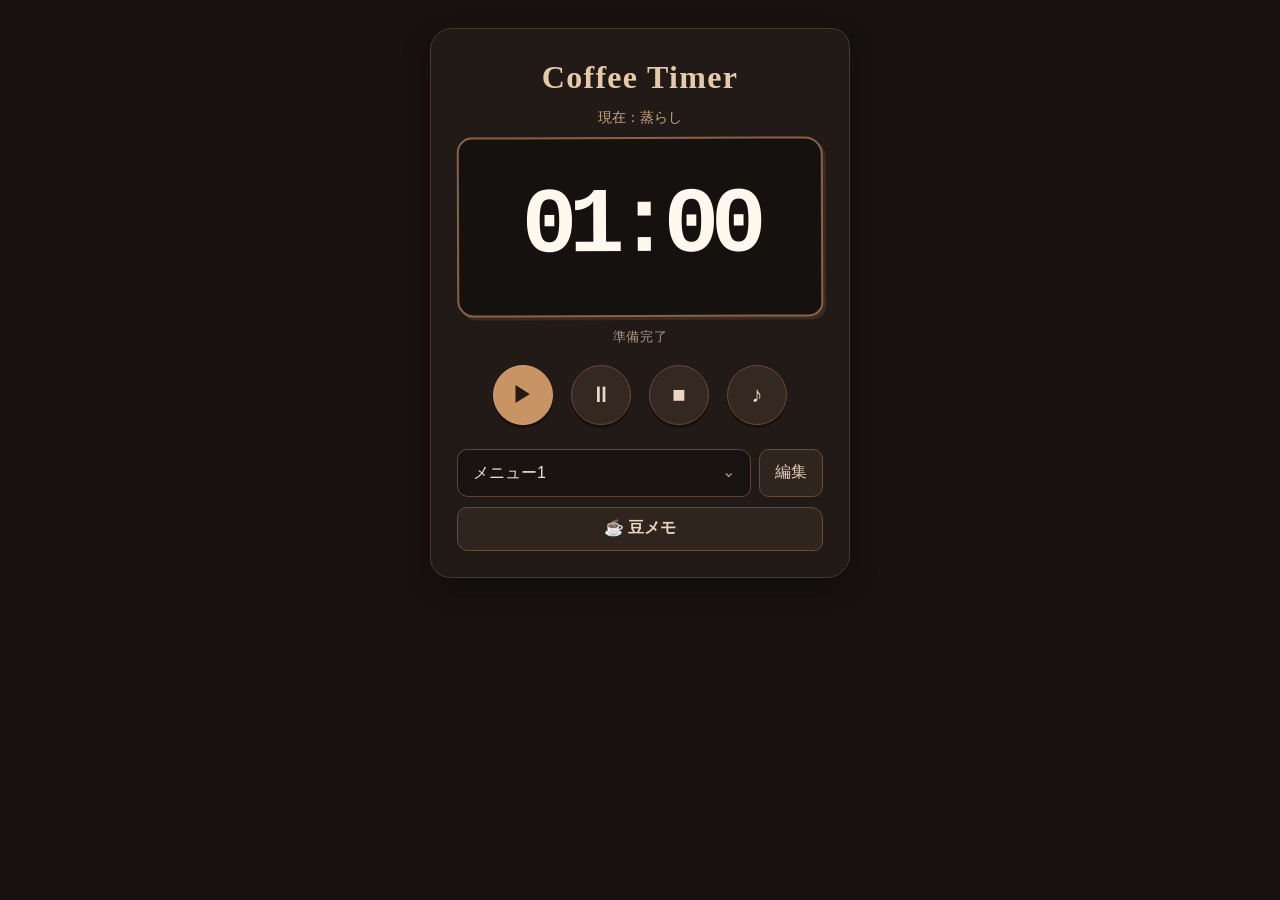
==== index.html @ 506ed225 "レーザーグラフ" ====
<!DOCTYPE html>
<html lang="ja">
<head>
  <meta charset="UTF-8" />
  <meta name="viewport" content="width=device-width, initial-scale=1.0" />
  <meta name="theme-color" content="#17110e" />
  <title>Coffee Timer</title>
  <link rel="stylesheet" href="style.css" />
</head>
<body>
  <main class="timer-card">
    <h1>Coffee Timer</h1>

    <p class="current-step" id="current-step" aria-live="polite">現在：蒸らし</p>

    <section class="timer-display" aria-label="残り時間">
      <time id="time-display" datetime="PT1M">01:00</time>
    </section>

    <p class="status" id="status-text" aria-live="polite">準備完了</p>

    <div class="controls" aria-label="タイマー操作">
      <button id="start-button" class="control-button start" type="button" aria-label="開始">▶</button>
      <button id="pause-button" class="control-button" type="button" aria-label="一時停止">⏸</button>
      <button id="reset-button" class="control-button" type="button" aria-label="リセット">■</button>
      <button
        id="sound-settings-button"
        class="control-button sound"
        type="button"
        aria-label="音設定を開く"
        aria-expanded="false"
        aria-controls="sound-settings"
      >♪</button>
    </div>

    <div class="step-selector">
      <div class="preset-field">
        <label class="visually-hidden" for="timer-preset">抽出メニュー</label>
        <select id="timer-preset"></select>
      </div>
      <button id="edit-button" class="edit-button" type="button" aria-expanded="false" aria-controls="step-editor">
        編集
      </button>
    </div>

    <div class="bean-memo-actions">
      <button
        id="bean-memo-button"
        class="memo-button"
        type="button"
        aria-expanded="false"
        aria-controls="bean-memo-panel"
      >
        ☕ 豆メモ
      </button>
    </div>

    <section id="sound-settings" class="sound-settings" aria-labelledby="sound-settings-title" hidden>
      <div class="sound-settings-heading">
        <h2 id="sound-settings-title">音設定</h2>
        <button id="sound-settings-close" class="sound-close-button" type="button" aria-label="音設定を閉じる">×</button>
      </div>

      <div class="sound-group">
        <h3>通知音</h3>

        <div class="sound-setting-row">
          <span>通知音</span>
          <label class="toggle-switch">
            <input id="alert-enabled" type="checkbox" aria-label="通知音のON/OFF" />
            <span class="toggle-track" aria-hidden="true"></span>
            <span id="alert-toggle-label" class="toggle-label">ON</span>
          </label>
        </div>

        <label class="sound-setting-row" for="alert-sound">
          <span>種類</span>
          <select id="alert-sound">
            <option value="bell">Bell</option>
            <option value="wood">Wood</option>
            <option value="soft">Soft</option>
          </select>
        </label>

        <label class="sound-setting-row volume-row" for="alert-volume">
          <span>音量</span>
          <span class="volume-control">
            <input id="alert-volume" type="range" min="0" max="100" step="1" />
            <output id="alert-volume-value" for="alert-volume">91</output>
          </span>
        </label>
      </div>

      <div class="sound-group">
        <h3>曲</h3>

        <div class="sound-setting-row">
          <span>BGM</span>
          <label class="toggle-switch">
            <input id="bgm-enabled" type="checkbox" aria-label="BGMのON/OFF" />
            <span class="toggle-track" aria-hidden="true"></span>
            <span id="bgm-toggle-label" class="toggle-label">OFF</span>
          </label>
        </div>

        <label class="sound-setting-row" for="bgm-track">
          <span>曲選択</span>
          <select id="bgm-track">
            <option value="none">None</option>
            <option value="morning-coffee">Morning Coffee</option>
            <option value="cafe-jazz">Cafe Jazz</option>
            <option value="rain">Rain</option>
            <option value="lofi">Lo-Fi</option>
          </select>
        </label>

        <label class="sound-setting-row volume-row" for="bgm-volume">
          <span>音量</span>
          <span class="volume-control">
            <input id="bgm-volume" type="range" min="0" max="100" step="1" />
            <output id="bgm-volume-value" for="bgm-volume">59</output>
          </span>
        </label>
      </div>

      <p id="bgm-status" class="bgm-status" aria-live="polite"></p>
      <button id="sound-settings-close-bottom" class="sound-close-text-button" type="button">閉じる</button>
    </section>

    <section id="step-editor" class="step-editor" aria-labelledby="editor-title" hidden>
      <div class="editor-heading">
        <h2 id="editor-title">メニュー編集</h2>
        <button id="new-menu-button" class="text-button" type="button">新規メニュー</button>
      </div>

      <label class="menu-name-field">
        <span>メニュー名</span>
        <input id="menu-name" type="text" maxlength="30" required />
      </label>

      <div id="step-list" class="step-list"></div>

      <button id="add-step-button" class="add-step-button" type="button" aria-label="工程を追加">＋</button>
      <button id="save-menu-button" class="save-button" type="button">記録</button>
      <p id="editor-message" class="editor-message" aria-live="polite"></p>
    </section>

    <section id="bean-memo-panel" class="bean-memo-panel" aria-labelledby="bean-memo-title" hidden>
      <div class="bean-memo-heading">
        <div>
          <h2 id="bean-memo-title">Coffee Bean Memo</h2>
          <p id="bean-form-mode" class="bean-form-mode">新しい豆メモ</p>
        </div>
        <button id="bean-form-clear" class="text-button" type="button">新規</button>
      </div>

      <form id="bean-form" class="bean-form">
        <input id="bean-id" type="hidden" />

        <div class="bean-form-section">
          <h3>基本情報</h3>
          <label class="bean-field">
            <span>豆の名前</span>
            <input id="bean-name" type="text" maxlength="80" required autocomplete="off" />
          </label>
          <label class="bean-field">
            <span>ロースター / 購入店</span>
            <input id="bean-roaster" list="roaster-list" type="text" maxlength="80" autocomplete="off" />
            <datalist id="roaster-list"></datalist>
          </label>
          <div class="bean-field-grid">
            <label class="bean-field">
              <span>地域</span>
              <select id="bean-origin-region"></select>
            </label>
            <label class="bean-field">
              <span>国</span>
              <select id="bean-origin-country"></select>
            </label>
          </div>
          <label id="bean-origin-country-other-field" class="bean-field" hidden>
            <span>追加する国</span>
            <input id="bean-origin-country-other" type="text" maxlength="80" autocomplete="off" />
          </label>
          <label class="bean-field">
            <span>精製方法</span>
            <select id="bean-process"></select>
          </label>
          <label id="bean-process-other-field" class="bean-field" hidden>
            <span>その他の精製方法</span>
            <input id="bean-process-other" type="text" maxlength="60" autocomplete="off" />
          </label>
          <label class="bean-field">
            <span>焙煎度</span>
            <select id="bean-roast-level"></select>
          </label>
          <label id="bean-roast-level-other-field" class="bean-field" hidden>
            <span>その他の焙煎度</span>
            <input id="bean-roast-level-other" type="text" maxlength="60" autocomplete="off" />
          </label>
        </div>

        <details id="bean-detail-section" class="bean-collapsible">
          <summary>詳細情報</summary>
          <div class="bean-collapsible-body bean-field-grid">
            <label class="bean-field">
              <span>購入日</span>
              <input id="bean-purchase-date" type="date" />
            </label>
            <label class="bean-field">
              <span>開封日</span>
              <input id="bean-opened-date" type="date" />
            </label>
            <label class="bean-field">
              <span>購入価格</span>
              <input id="bean-price" type="number" min="0" step="1" inputmode="numeric" />
            </label>
            <label class="bean-field">
              <span>内容量g</span>
              <input id="bean-weight-gram" type="number" min="0" step="1" inputmode="numeric" />
            </label>
          </div>
        </details>

        <section class="bean-form-section bean-rating-section" aria-labelledby="bean-rating-title">
          <div class="bean-section-title-row">
            <h3 id="bean-rating-title">味の評価</h3>
            <div class="overall-score">
              <span>総合評価</span>
              <output id="bean-rating-overall-output" for="bean-rating-overall">3</output>
            </div>
          </div>

          <svg id="bean-radar-chart" class="bean-radar-chart" viewBox="0 0 180 180" role="img" aria-label="味の評価レーダーチャート"></svg>

          <div class="flavor-preview">
            <span>フレーバーノート</span>
            <div id="bean-flavor-tags" class="flavor-tags" aria-live="polite"></div>
          </div>

          <details id="bean-rating-editor" class="bean-collapsible compact">
            <summary>評価を編集</summary>
            <div class="bean-collapsible-body">
              <div id="bean-rating-controls" class="rating-button-list"></div>
              <input id="bean-rating-acidity" type="hidden" value="3" />
              <input id="bean-rating-bitterness" type="hidden" value="3" />
              <input id="bean-rating-sweetness" type="hidden" value="3" />
              <input id="bean-rating-body" type="hidden" value="3" />
              <input id="bean-rating-aroma" type="hidden" value="3" />
              <input id="bean-rating-aftertaste" type="hidden" value="3" />
              <input id="bean-rating-drinkability" type="hidden" value="3" />
              <input id="bean-rating-overall" type="hidden" value="3" />

              <label class="bean-field flavor-input-field">
                <span>フレーバーノート</span>
                <input id="bean-flavor-notes" type="text" placeholder="柑橘, 花, 紅茶" autocomplete="off" />
              </label>
            </div>
          </details>
        </section>

        <details id="bean-note-section" class="bean-collapsible">
          <summary>メモ</summary>
          <div class="bean-collapsible-body">
            <label class="bean-field">
              <span>感想メモ</span>
              <textarea id="bean-memo" rows="3"></textarea>
            </label>
            <label class="bean-field">
              <span>次回試したいこと</span>
              <textarea id="bean-next-try" rows="3"></textarea>
            </label>
            <label class="bean-field">
              <span>リピート評価</span>
              <select id="bean-repeat-rating"></select>
            </label>
            <label class="bean-check-field">
              <input id="bean-is-favorite" type="checkbox" />
              <span>お気に入り</span>
            </label>
          </div>
        </details>

        <button id="bean-save-button" class="save-button" type="submit">保存</button>
        <p id="bean-message" class="editor-message" aria-live="polite"></p>
      </form>

      <div class="bean-list-area">
        <h3>豆メモ一覧</h3>
        <div id="bean-list" class="bean-list"></div>
      </div>
    </section>
  </main>

  <script src="js/db.js"></script>
  <script src="main.js"></script>
  <script src="js/beans.js"></script>
</body>
</html>
---- style.css ----
:root {
  color-scheme: dark;
  font-family: "Yu Gothic UI", "Segoe UI", sans-serif;
  color: #f1e7db;
  background: #17120f;
}

* {
  box-sizing: border-box;
}

html,
body {
  min-height: 100%;
  margin: 0;
}

body {
  display: grid;
  place-items: center;
  padding: 28px 18px;
  background: #17120f;
}

button,
select,
input {
  font: inherit;
}

button,
select {
  touch-action: manipulation;
}

.timer-card {
  width: min(100%, 420px);
  padding: 30px 26px 26px;
  border: 1px solid #49372d;
  border-radius: 22px 19px 23px 20px;
  background: #211a16;
  box-shadow: 0 10px 28px rgba(0, 0, 0, 0.25);
}

h1 {
  margin: 0 0 12px;
  color: #e6c9a9;
  font-family: Georgia, "Times New Roman", serif;
  font-size: clamp(1.65rem, 7vw, 2rem);
  font-weight: 600;
  letter-spacing: 0.04em;
  text-align: center;
}

.current-step {
  margin: 0 0 10px;
  color: #c8a783;
  font-size: 0.9rem;
  text-align: center;
}

.timer-display {
  display: grid;
  min-height: 180px;
  place-items: center;
  padding: 24px 12px;
  border: 2px solid #8b6045;
  border-radius: 15px 18px 14px 17px;
  background: #15110f;
  box-shadow: 3px 3px 0 #3b2a22;
  transform: rotate(-0.2deg);
}

#time-display {
  color: #fff8ef;
  font-family: "Courier New", monospace;
  font-size: clamp(4.4rem, 20vw, 5.8rem);
  font-variant-numeric: tabular-nums;
  font-weight: 700;
  letter-spacing: -0.09em;
  line-height: 1;
}

.status {
  min-height: 1.4em;
  margin: 12px 0 18px;
  color: #ad9988;
  font-size: 0.8rem;
  letter-spacing: 0.05em;
  text-align: center;
}

.controls {
  display: flex;
  justify-content: center;
  gap: 18px;
  margin-bottom: 24px;
}

.control-button {
  display: grid;
  width: 60px;
  height: 60px;
  flex: 0 0 60px;
  place-items: center;
  padding: 0;
  border: 1px solid #654b3c;
  border-radius: 50%;
  color: #ead7c2;
  background: #352820;
  box-shadow: 0 3px 0 #17110e;
  cursor: pointer;
  font-size: 1.4rem;
  line-height: 1;
  transition: background-color 120ms ease, transform 120ms ease;
}

.control-button.start {
  border-color: #d0a073;
  color: #251912;
  background: #c99463;
}

.control-button.sound[aria-expanded="true"] {
  border-color: #d0a073;
  color: #251912;
  background: #c99463;
}

.control-button.sound[aria-expanded="true"]:hover {
  background: #dda978;
}

.control-button:hover {
  background: #49362b;
  transform: translateY(-1px);
}

.control-button.start:hover {
  background: #dda978;
}

.control-button:active {
  box-shadow: none;
  transform: translateY(2px);
}

.control-button:focus-visible,
#timer-preset:focus-visible,
#alert-sound:focus-visible,
#bgm-track:focus-visible,
#alert-volume:focus-visible,
#bgm-volume:focus-visible,
#alert-enabled:focus-visible + .toggle-track,
#bgm-enabled:focus-visible + .toggle-track,
.memo-button:focus-visible,
.bean-collapsible summary:focus-visible,
.rating-button:focus-visible,
.bean-form input:focus-visible,
.bean-form select:focus-visible,
.bean-form textarea:focus-visible,
.sound-close-button:focus-visible,
.sound-close-text-button:focus-visible,
.edit-button:focus-visible,
.text-button:focus-visible,
.add-step-button:focus-visible,
.save-button:focus-visible,
.step-row input:focus-visible,
.menu-name-field input:focus-visible,
.delete-button:focus-visible {
  outline: 2px solid #e7b27d;
  outline-offset: 3px;
}

.step-selector {
  display: grid;
  grid-template-columns: minmax(0, 1fr) auto;
  gap: 8px;
}

.preset-field {
  position: relative;
}

.preset-field::after {
  position: absolute;
  top: 50%;
  right: 16px;
  color: #bb9673;
  content: "⌄";
  font-size: 1rem;
  pointer-events: none;
  transform: translateY(-58%);
}

#timer-preset {
  width: 100%;
  min-height: 48px;
  padding: 11px 42px 11px 15px;
  border: 1px solid #5d4639;
  border-radius: 10px 12px 9px 11px;
  appearance: none;
  color: #eee0d1;
  background: #191411;
  cursor: pointer;
}

.sound-settings {
  display: grid;
  gap: 14px;
  margin-top: 14px;
  padding: 14px;
  border: 1px solid #49372d;
  border-radius: 13px 15px 12px 14px;
  background: #1a1512;
}

.sound-settings[hidden] {
  display: none;
}

.sound-settings-heading {
  display: flex;
  align-items: center;
  justify-content: space-between;
  gap: 12px;
}

.sound-settings h2 {
  margin: 0;
  color: #ddc1a4;
  font-size: 0.88rem;
  font-weight: 600;
}

.sound-close-button {
  display: grid;
  width: 30px;
  height: 30px;
  place-items: center;
  padding: 0;
  border: 1px solid #554035;
  border-radius: 50%;
  color: #dfcbb7;
  background: #30241e;
  cursor: pointer;
  font-size: 1.1rem;
}

.sound-group {
  display: grid;
  gap: 10px;
  padding-top: 12px;
  border-top: 1px dashed #49372d;
}

.sound-group h3 {
  margin: 0;
  color: #c8a783;
  font-size: 0.8rem;
  font-weight: 600;
}

.sound-setting-row {
  display: grid;
  grid-template-columns: 78px minmax(0, 1fr);
  align-items: center;
  gap: 12px;
  color: #ad9988;
  font-size: 0.78rem;
}

#alert-sound,
#bgm-track {
  width: 100%;
  min-width: 0;
  padding: 8px 10px;
  border: 1px solid #554035;
  border-radius: 8px;
  color: #eee0d1;
  background: #110e0c;
  cursor: pointer;
}

.volume-control {
  display: grid;
  grid-template-columns: minmax(0, 1fr) 32px;
  align-items: center;
  gap: 9px;
}

input[type="range"] {
  width: 100%;
  height: 34px;
  margin: 0;
  accent-color: #c99463;
  cursor: pointer;
  touch-action: pan-y;
}

.volume-control output {
  color: #dfcbb7;
  font-size: 0.72rem;
  font-variant-numeric: tabular-nums;
  text-align: right;
}

.toggle-switch {
  display: inline-flex;
  width: fit-content;
  align-items: center;
  gap: 9px;
  cursor: pointer;
}

.toggle-switch input {
  position: absolute;
  width: 1px;
  height: 1px;
  opacity: 0;
}

.toggle-track {
  position: relative;
  width: 40px;
  height: 22px;
  border: 1px solid #654b3c;
  border-radius: 999px;
  background: #30241e;
  transition: background-color 120ms ease;
}

.toggle-track::after {
  position: absolute;
  top: 3px;
  left: 3px;
  width: 14px;
  height: 14px;
  border-radius: 50%;
  background: #ad9988;
  content: "";
  transition: background-color 120ms ease, transform 120ms ease;
}

#alert-enabled:checked + .toggle-track,
#bgm-enabled:checked + .toggle-track {
  border-color: #c38e60;
  background: #6d4b34;
}

#alert-enabled:checked + .toggle-track::after,
#bgm-enabled:checked + .toggle-track::after {
  background: #f0d1ae;
  transform: translateX(18px);
}

.toggle-label {
  min-width: 25px;
  color: #dfcbb7;
  font-size: 0.72rem;
}

.bgm-status {
  min-height: 1.2em;
  margin: 0;
  color: #c8a783;
  font-size: 0.7rem;
  text-align: right;
}

.sound-close-text-button {
  width: 100%;
  padding: 9px 14px;
  border: 1px solid #654b3c;
  border-radius: 9px;
  color: #dfcbb7;
  background: #30241e;
  cursor: pointer;
}

.edit-button,
.memo-button,
.text-button,
.add-step-button,
.save-button,
.delete-button {
  border: 1px solid #654b3c;
  border-radius: 10px;
  color: #dfcbb7;
  background: #30241e;
  cursor: pointer;
  transition: background-color 120ms ease;
}

.edit-button {
  min-height: 48px;
  padding: 0 15px;
}

.edit-button:hover,
.memo-button:hover,
.text-button:hover,
.add-step-button:hover,
.delete-button:hover:not(:disabled) {
  background: #443228;
}

.bean-memo-actions {
  margin-top: 10px;
}

.memo-button {
  width: 100%;
  min-height: 44px;
  padding: 9px 15px;
  border-radius: 10px 12px 9px 11px;
  color: #ead7c2;
  font-weight: 700;
}

.memo-button[aria-expanded="true"] {
  border-color: #c38e60;
  color: #251912;
  background: #c99463;
}

.step-editor {
  margin-top: 18px;
  padding: 18px 14px 14px;
  border: 1px solid #49372d;
  border-radius: 13px 15px 12px 14px;
  background: #1a1512;
}

.step-editor[hidden] {
  display: none;
}

.editor-heading {
  display: flex;
  align-items: center;
  justify-content: space-between;
  gap: 12px;
}

.step-editor h2 {
  margin: 0;
  color: #ddc1a4;
  font-size: 0.95rem;
  font-weight: 600;
}

.text-button {
  padding: 7px 9px;
  font-size: 0.73rem;
}

.menu-name-field {
  display: grid;
  gap: 6px;
  margin-top: 15px;
  color: #ad9988;
  font-size: 0.76rem;
}

.step-list {
  display: grid;
  gap: 8px;
  margin: 14px 0 16px;
}

.step-row {
  display: grid;
  grid-template-columns: minmax(70px, 1fr) 66px 15px 66px 15px auto;
  gap: 6px;
  align-items: center;
  padding-bottom: 8px;
  border-bottom: 1px dashed #49372d;
}

.step-name {
  color: #dfc5a9;
  font-size: 0.85rem;
}

.step-row input,
.menu-name-field input {
  width: 100%;
  min-width: 0;
  padding: 9px 8px;
  border: 1px solid #554035;
  border-radius: 8px;
  color: #f0e3d5;
  background: #110e0c;
}

.unit {
  color: #9f8a79;
  font-size: 0.72rem;
}

.delete-button {
  min-height: 38px;
  padding: 7px 8px;
  color: #d7a99b;
  font-size: 0.72rem;
}

.delete-button:disabled {
  cursor: not-allowed;
  opacity: 0.35;
}

.add-step-button {
  width: 100%;
  padding: 7px;
  margin-bottom: 9px;
  border-style: dashed;
  font-size: 1.2rem;
}

.save-button {
  width: 100%;
  padding: 11px 16px;
  border-color: #c38e60;
  color: #251912;
  background: #c99463;
  font-weight: 700;
}

.save-button:hover {
  background: #dda978;
}

.editor-message {
  min-height: 1.2em;
  margin: 8px 0 0;
  color: #c8a783;
  font-size: 0.73rem;
  text-align: center;
}

.bean-memo-panel {
  display: grid;
  gap: 16px;
  margin-top: 18px;
  padding: 18px 14px 14px;
  border: 1px solid #49372d;
  border-radius: 13px 15px 12px 14px;
  background: #1a1512;
}

.bean-memo-panel[hidden] {
  display: none;
}

.bean-memo-heading {
  display: flex;
  align-items: start;
  justify-content: space-between;
  gap: 12px;
}

.bean-memo-panel h2,
.bean-list-area h3,
.bean-form-section h3 {
  margin: 0;
  color: #ddc1a4;
  font-size: 0.95rem;
  font-weight: 600;
}

.bean-form-mode {
  margin: 5px 0 0;
  color: #ad9988;
  font-size: 0.72rem;
}

.bean-form,
.bean-form-section,
.bean-list-area,
.bean-list {
  display: grid;
  gap: 12px;
}

.bean-form-section {
  padding-top: 12px;
  border-top: 1px dashed #49372d;
}

.bean-collapsible {
  border-top: 1px dashed #49372d;
  padding-top: 10px;
}

.bean-collapsible summary {
  display: flex;
  align-items: center;
  justify-content: space-between;
  min-height: 38px;
  padding: 8px 10px;
  border: 1px solid #49372d;
  border-radius: 8px;
  color: #dfcbb7;
  background: #211a16;
  cursor: pointer;
  font-size: 0.8rem;
  font-weight: 700;
  list-style: none;
}

.bean-collapsible summary::-webkit-details-marker {
  display: none;
}

.bean-collapsible summary::after {
  color: #c99463;
  content: "▼";
  font-size: 0.68rem;
  transition: transform 120ms ease;
}

.bean-collapsible[open] summary::after {
  transform: rotate(180deg);
}

.bean-collapsible.compact {
  border-top: 0;
  padding-top: 0;
}

.bean-collapsible-body {
  display: grid;
  gap: 10px;
  padding-top: 10px;
}

.bean-section-title-row {
  display: flex;
  align-items: center;
  justify-content: space-between;
  gap: 12px;
}

.overall-score {
  display: inline-flex;
  align-items: center;
  gap: 7px;
  color: #ad9988;
  font-size: 0.72rem;
}

.overall-score output {
  display: grid;
  min-width: 28px;
  height: 28px;
  place-items: center;
  border: 1px solid #8b6045;
  border-radius: 50%;
  color: #251912;
  background: #c99463;
  font-weight: 700;
}

.bean-rating-section {
  gap: 10px;
}

.bean-radar-chart {
  width: min(100%, 260px);
  aspect-ratio: 1;
  justify-self: center;
  overflow: visible;
}

.radar-grid {
  fill: none;
  stroke: #49372d;
  stroke-width: 1;
}

.radar-axis {
  stroke: #554035;
  stroke-width: 1;
}

.radar-shape {
  fill: rgba(201, 148, 99, 0.32);
  stroke: #e0ad78;
  stroke-width: 2;
}

.radar-point {
  fill: #f0d1ae;
  stroke: #8b6045;
  stroke-width: 1;
}

.radar-label {
  fill: #dfcbb7;
  font-size: 8px;
  text-anchor: middle;
}

.flavor-preview {
  display: grid;
  gap: 7px;
  color: #ad9988;
  font-size: 0.74rem;
}

.flavor-tags {
  display: flex;
  flex-wrap: wrap;
  gap: 6px;
  min-height: 24px;
}

.flavor-tag {
  padding: 4px 7px;
  border: 1px solid #5d4639;
  border-radius: 999px;
  color: #f0d8bf;
  background: #30241e;
  font-size: 0.72rem;
}

.flavor-tag.empty {
  border-style: dashed;
  color: #9f8a79;
  background: transparent;
}

.bean-field,
.bean-check-field,
.rating-control {
  display: grid;
  gap: 6px;
  color: #ad9988;
  font-size: 0.76rem;
}

.bean-field[hidden] {
  display: none;
}

.bean-field-grid,
.rating-button-list {
  display: grid;
  gap: 10px;
}

.bean-field-grid {
  grid-template-columns: repeat(2, minmax(0, 1fr));
}

.rating-button-list {
  gap: 8px;
}

.rating-control {
  grid-template-columns: 72px minmax(0, 1fr);
  align-items: center;
}

.rating-buttons {
  display: grid;
  grid-template-columns: repeat(5, minmax(0, 1fr));
  gap: 5px;
}

.rating-button {
  min-height: 34px;
  padding: 0;
  border: 1px solid #554035;
  border-radius: 8px;
  color: #dfcbb7;
  background: #110e0c;
  cursor: pointer;
  font-size: 0.78rem;
}

.rating-button.is-active {
  border-color: #c38e60;
  color: #251912;
  background: #c99463;
  font-weight: 700;
}

.bean-form input:not([type="checkbox"]):not([type="hidden"]),
.bean-form select,
.bean-form textarea {
  width: 100%;
  min-width: 0;
  padding: 9px 8px;
  border: 1px solid #554035;
  border-radius: 8px;
  color: #f0e3d5;
  background: #110e0c;
}

.bean-form textarea {
  resize: vertical;
}

.bean-check-field {
  align-content: end;
  grid-template-columns: auto 1fr;
  align-items: center;
  min-height: 58px;
}

.bean-check-field input {
  width: 18px;
  height: 18px;
  accent-color: #c99463;
}

.bean-list-area {
  padding-top: 12px;
  border-top: 1px dashed #49372d;
}

.bean-empty {
  margin: 0;
  color: #9f8a79;
  font-size: 0.76rem;
  text-align: center;
}

.bean-card {
  display: grid;
  gap: 9px;
  padding: 12px;
  border: 1px solid #49372d;
  border-radius: 8px;
  background: #211a16;
}

.bean-card-main {
  display: grid;
  gap: 4px;
}

.bean-card-title {
  display: flex;
  align-items: center;
  justify-content: space-between;
  gap: 8px;
  color: #f0d8bf;
  font-size: 0.9rem;
  font-weight: 700;
}

.bean-favorite {
  color: #f0c36d;
  font-size: 0.82rem;
}

.bean-card-meta,
.bean-card-rating {
  color: #ad9988;
  font-size: 0.73rem;
  line-height: 1.45;
}

.bean-card-actions {
  display: grid;
  grid-template-columns: 1fr 1fr;
  gap: 8px;
}

.visually-hidden {
  position: absolute;
  width: 1px;
  height: 1px;
  padding: 0;
  margin: -1px;
  overflow: hidden;
  clip: rect(0, 0, 0, 0);
  white-space: nowrap;
  border: 0;
}

@media (max-width: 430px) {
  body {
    align-items: start;
    padding: 14px 10px;
  }

  .timer-card {
    padding: 24px 17px 20px;
    border-radius: 18px 16px 20px 17px;
  }

  .timer-display {
    min-height: 158px;
  }

  #time-display {
    font-size: clamp(4rem, 21vw, 5rem);
  }

  .controls {
    gap: 11px;
  }

  .control-button {
    width: 56px;
    height: 56px;
    flex-basis: 56px;
  }

  .step-editor {
    padding-inline: 10px;
  }

  .sound-settings {
    padding-inline: 10px;
  }

  .bean-memo-panel {
    padding-inline: 10px;
  }

  .bean-field-grid,
  .rating-button-list {
    grid-template-columns: 1fr;
  }

  .bean-section-title-row {
    align-items: start;
  }

  .rating-control {
    grid-template-columns: 1fr;
  }

  .step-row {
    grid-template-columns: minmax(64px, 1fr) 55px 12px 55px 12px;
    gap: 4px;
  }

  .delete-button {
    grid-column: 1 / -1;
    min-height: 32px;
  }
}

@media (prefers-reduced-motion: reduce) {
  .control-button,
  .edit-button,
  .text-button,
  .add-step-button,
  .save-button,
  .delete-button,
  .sound-close-button,
  .sound-close-text-button,
  .toggle-track,
  .toggle-track::after,
  .bean-collapsible summary::after {
    transition: none;
  }
}
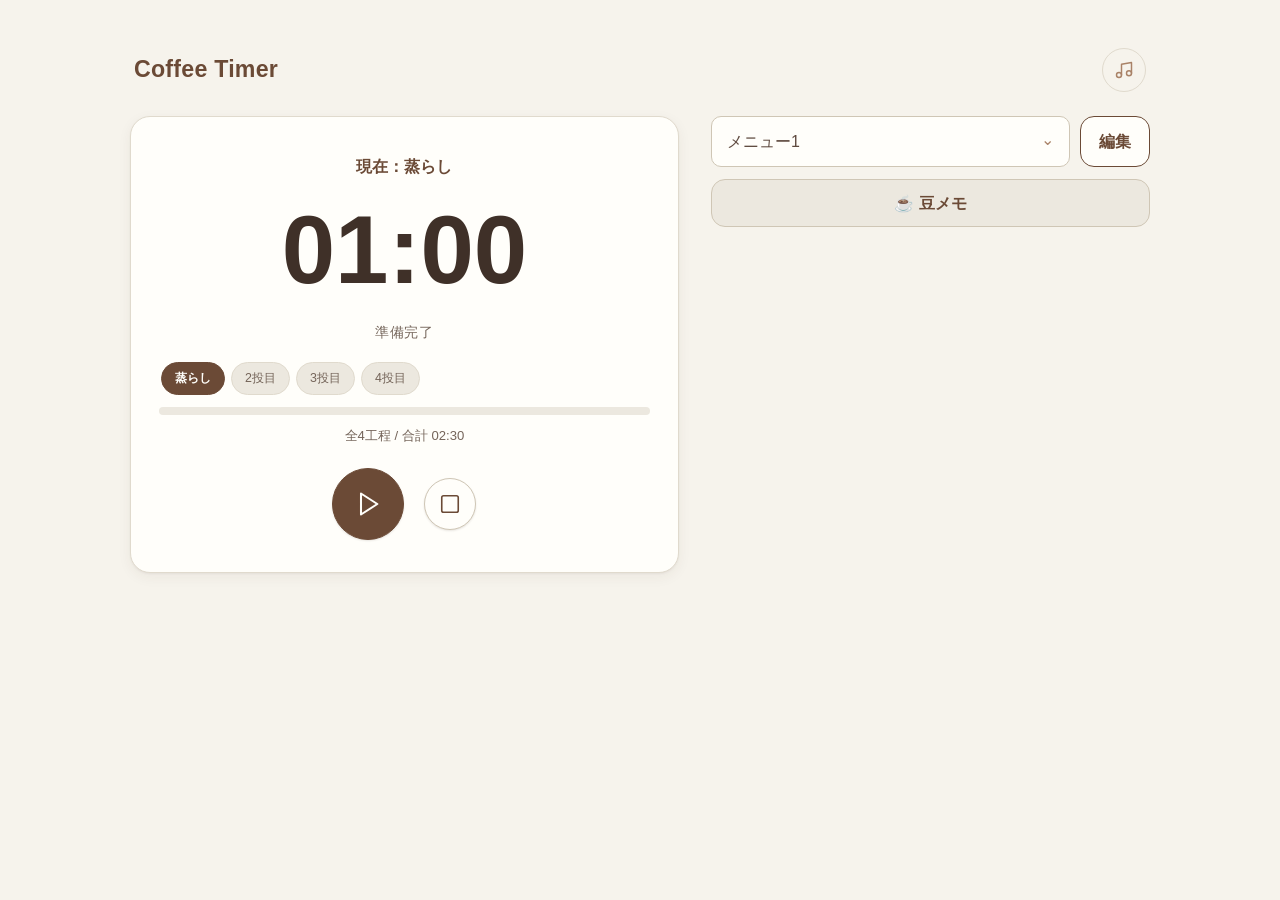
==== commit ca440167: "メニュー変更" ====
--- a/index.html
+++ b/index.html
@@ -3,36 +3,69 @@
 <head>
   <meta charset="UTF-8" />
   <meta name="viewport" content="width=device-width, initial-scale=1.0" />
-  <meta name="theme-color" content="#17110e" />
+  <meta name="theme-color" content="#F6F3EC" />
   <title>Coffee Timer</title>
   <link rel="stylesheet" href="style.css" />
 </head>
 <body>
   <main class="timer-card">
-    <h1>Coffee Timer</h1>
-
-    <p class="current-step" id="current-step" aria-live="polite">現在：蒸らし</p>
-
-    <section class="timer-display" aria-label="残り時間">
-      <time id="time-display" datetime="PT1M">01:00</time>
-    </section>
-
-    <p class="status" id="status-text" aria-live="polite">準備完了</p>
-
-    <div class="controls" aria-label="タイマー操作">
-      <button id="start-button" class="control-button start" type="button" aria-label="開始">▶</button>
-      <button id="pause-button" class="control-button" type="button" aria-label="一時停止">⏸</button>
-      <button id="reset-button" class="control-button" type="button" aria-label="リセット">■</button>
+    <div class="app-header">
+      <h1>Coffee Timer</h1>
       <button
         id="sound-settings-button"
         class="control-button sound"
         type="button"
-        aria-label="音設定を開く"
+        aria-label="髻ｳ險ｭ螳壹ｒ髢九￥"
         aria-expanded="false"
         aria-controls="sound-settings"
-      >♪</button>
-    </div>
-
+      >
+        <svg viewBox="0 0 24 24" width="20" height="20" fill="none" stroke="currentColor" stroke-width="1.75" stroke-linecap="round" stroke-linejoin="round" aria-hidden="true">
+          <path d="M9 18V5l12-2v13"></path>
+          <circle cx="6" cy="18" r="3"></circle>
+          <circle cx="18" cy="16" r="3"></circle>
+        </svg>
+      </button>
+    </div>
+
+    <div class="layout-timer">
+
+    <p class="current-step" id="current-step" aria-live="polite">現在：蒸らし</p>
+
+    <section class="timer-display" aria-label="残り時間">
+      <time id="time-display" datetime="PT1M">01:00</time>
+    </section>
+
+    <p class="status" id="status-text" aria-live="polite">準備完了</p>
+
+    <section class="progress-area" aria-label="progress">
+      <div id="progress-chips" class="progress-chips"></div>
+      <div class="progress-track" aria-hidden="true">
+        <div id="progress-bar-fill" class="progress-bar-fill"></div>
+      </div>
+      <p id="next-step-text" class="next-step" aria-live="polite"></p>
+    </section>
+
+    <div class="controls" aria-label="タイマー操作">
+      <button id="start-button" class="control-button start" type="button" aria-label="開始">
+        <svg viewBox="0 0 24 24" width="28" height="28" fill="none" stroke="currentColor" stroke-width="1.75" stroke-linecap="round" stroke-linejoin="round" aria-hidden="true">
+          <polygon points="6 3 20 12 6 21 6 3"></polygon>
+        </svg>
+      </button>
+      <button id="pause-button" class="control-button" type="button" aria-label="一時停止">
+        <svg viewBox="0 0 24 24" width="24" height="24" fill="none" stroke="currentColor" stroke-width="1.75" stroke-linecap="round" stroke-linejoin="round" aria-hidden="true">
+          <rect x="14" y="4" width="4" height="16" rx="1"></rect>
+          <rect x="6" y="4" width="4" height="16" rx="1"></rect>
+        </svg>
+      </button>
+      <button id="reset-button" class="control-button" type="button" aria-label="リセット">
+        <svg viewBox="0 0 24 24" width="22" height="22" fill="none" stroke="currentColor" stroke-width="1.75" stroke-linecap="round" stroke-linejoin="round" aria-hidden="true">
+          <rect x="3" y="3" width="18" height="18" rx="2"></rect>
+        </svg>
+      </button>
+    </div>
+
+    </div>
+    <div class="layout-side">
     <div class="step-selector">
       <div class="preset-field">
         <label class="visually-hidden" for="timer-preset">抽出メニュー</label>
@@ -130,7 +163,27 @@
     <section id="step-editor" class="step-editor" aria-labelledby="editor-title" hidden>
       <div class="editor-heading">
         <h2 id="editor-title">メニュー編集</h2>
-        <button id="new-menu-button" class="text-button" type="button">新規メニュー</button>
+        <div id="menu-actions" class="menu-actions">
+          <button
+            id="menu-actions-button"
+            class="menu-actions-button"
+            type="button"
+            aria-label="メニュー操作"
+            aria-haspopup="menu"
+            aria-expanded="false"
+            aria-controls="menu-actions-popover"
+          >
+            <svg viewBox="0 0 24 24" width="22" height="22" fill="none" stroke="currentColor" stroke-width="2" stroke-linecap="round" aria-hidden="true">
+              <circle cx="5" cy="12" r="1"></circle>
+              <circle cx="12" cy="12" r="1"></circle>
+              <circle cx="19" cy="12" r="1"></circle>
+            </svg>
+          </button>
+          <div id="menu-actions-popover" class="menu-actions-popover" role="menu" hidden>
+            <button id="delete-menu-button" type="button" role="menuitem">このメニューを削除</button>
+            <p id="delete-menu-help" hidden>最後のメニューは削除できません</p>
+          </div>
+        </div>
       </div>
 
       <label class="menu-name-field">
@@ -144,6 +197,17 @@
       <button id="save-menu-button" class="save-button" type="button">記録</button>
       <p id="editor-message" class="editor-message" aria-live="polite"></p>
     </section>
+
+    <div id="delete-menu-dialog" class="delete-dialog-backdrop" role="dialog" aria-modal="true" aria-labelledby="delete-menu-title" aria-describedby="delete-menu-description" hidden>
+      <div class="delete-dialog-panel">
+        <h2 id="delete-menu-title">メニューを削除しますか？</h2>
+        <p id="delete-menu-description"></p>
+        <div class="delete-dialog-actions">
+          <button id="cancel-delete-menu-button" class="dialog-cancel-button" type="button">キャンセル</button>
+          <button id="confirm-delete-menu-button" class="dialog-delete-button" type="button">削除する</button>
+        </div>
+      </div>
+    </div>
 
     <section id="bean-memo-panel" class="bean-memo-panel" aria-labelledby="bean-memo-title" hidden>
       <div class="bean-memo-heading">
@@ -290,10 +354,14 @@
         <div id="bean-list" class="bean-list"></div>
       </div>
     </section>
+    </div>
   </main>
+
+  <div id="save-toast" class="save-toast" role="status" aria-live="polite" aria-atomic="true"></div>
 
   <script src="js/db.js"></script>
   <script src="main.js"></script>
   <script src="js/beans.js"></script>
+  <script src="js/progress.js"></script>
 </body>
 </html>
--- a/style.css
+++ b/style.css
@@ -948,6 +948,193 @@
   }
 }
 
+.menu-actions {
+  position: relative;
+}
+
+.menu-actions[hidden],
+.menu-actions-popover[hidden],
+.delete-dialog-backdrop[hidden] {
+  display: none;
+}
+
+.menu-actions-button {
+  display: grid;
+  width: 44px;
+  height: 44px;
+  padding: 0;
+  border: 1px solid var(--border-strong);
+  border-radius: 50%;
+  place-items: center;
+  color: var(--text-heading);
+  background: var(--paper);
+  cursor: pointer;
+}
+
+.menu-actions-button:hover,
+.menu-actions-button:focus-visible {
+  border-color: var(--wood-600);
+  background: var(--greige);
+}
+
+.menu-actions-popover {
+  position: absolute;
+  z-index: 20;
+  top: calc(100% + 6px);
+  right: 0;
+  width: min(240px, calc(100vw - 32px));
+  padding: 6px;
+  border: 1px solid var(--border-strong);
+  border-radius: var(--radius-md);
+  background: var(--paper);
+  box-shadow: 0 10px 28px rgb(48 35 28 / 16%);
+}
+
+.menu-actions-popover button {
+  width: 100%;
+  min-height: 44px;
+  padding: 10px 12px;
+  border: 0;
+  border-radius: var(--radius-sm);
+  color: var(--text-danger);
+  background: transparent;
+  font: inherit;
+  font-weight: 800;
+  text-align: left;
+  cursor: pointer;
+}
+
+.menu-actions-popover button:hover:not(:disabled),
+.menu-actions-popover button:focus-visible {
+  background: var(--terracotta-soft);
+}
+
+.menu-actions-popover button:disabled {
+  color: var(--text-muted);
+  cursor: not-allowed;
+}
+
+.menu-actions-popover p {
+  margin: 2px 10px 8px;
+  color: var(--text-muted);
+  font-size: 0.78rem;
+  font-weight: 700;
+}
+
+.delete-dialog-backdrop {
+  position: fixed;
+  z-index: 1100;
+  inset: 0;
+  display: grid;
+  padding: 20px;
+  place-items: center;
+  background: rgb(48 35 28 / 42%);
+}
+
+.delete-dialog-panel {
+  width: min(420px, 100%);
+  max-height: calc(100dvh - 40px);
+  overflow: auto;
+  padding: 24px;
+  border: 1px solid var(--border-strong);
+  border-radius: var(--radius-lg);
+  background: var(--paper);
+  box-shadow: 0 18px 48px rgb(48 35 28 / 24%);
+}
+
+.delete-dialog-panel h2 {
+  margin: 0 0 10px;
+  color: var(--text-heading);
+  font-size: 1.2rem;
+}
+
+.delete-dialog-panel p {
+  margin: 0;
+  color: var(--text-normal);
+  line-height: 1.7;
+  overflow-wrap: anywhere;
+}
+
+.delete-dialog-actions {
+  display: flex;
+  justify-content: flex-end;
+  gap: 10px;
+  margin-top: 22px;
+}
+
+.dialog-cancel-button,
+.dialog-delete-button {
+  min-height: 44px;
+  padding: 10px 18px;
+  border-radius: var(--radius-pill);
+  font: inherit;
+  font-weight: 800;
+  cursor: pointer;
+}
+
+.dialog-cancel-button {
+  border: 1px solid var(--border-strong);
+  color: var(--text-heading);
+  background: transparent;
+}
+
+.dialog-delete-button {
+  border: 1px solid var(--terracotta);
+  color: #fff;
+  background: var(--terracotta);
+}
+
+.dialog-cancel-button:hover,
+.dialog-cancel-button:focus-visible {
+  border-color: var(--wood-600);
+  background: var(--greige);
+}
+
+.dialog-delete-button:hover,
+.dialog-delete-button:focus-visible {
+  filter: brightness(0.9);
+}
+
+@media (max-width: 430px) {
+  .delete-dialog-actions {
+    display: grid;
+    grid-template-columns: 1fr 1fr;
+  }
+}
+
+.save-toast {
+  position: fixed;
+  z-index: 1000;
+  right: max(16px, env(safe-area-inset-right));
+  bottom: max(16px, env(safe-area-inset-bottom));
+  left: max(16px, env(safe-area-inset-left));
+  width: fit-content;
+  max-width: calc(100vw - 32px);
+  margin-inline: auto;
+  padding: 12px 18px;
+  border-radius: var(--radius-pill);
+  color: #fff;
+  background: #4f3a2f;
+  box-shadow: 0 8px 24px rgb(48 35 28 / 24%);
+  font-weight: 800;
+  text-align: center;
+  opacity: 0;
+  pointer-events: none;
+  transform: translateY(12px);
+  transition: opacity 180ms ease, transform 180ms ease;
+}
+
+.save-toast.is-visible {
+  opacity: 1;
+  transform: translateY(0);
+}
+
+@media (prefers-reduced-motion: reduce) {
+  .save-toast {
+    transition: none;
+  }
+}
+
 @media (prefers-reduced-motion: reduce) {
   .control-button,
   .edit-button,
@@ -963,3 +1150,976 @@
     transition: none;
   }
 }
+
+/* Phase 1: Claude Design timer screen adaptation */
+:root {
+  color-scheme: light;
+  --ivory: #f6f3ec;
+  --greige: #ece8df;
+  --paper: #fffefa;
+  --wood-700: #3f3028;
+  --wood-600: #6b4a36;
+  --wood-400: #a98267;
+  --sage: #7f9684;
+  --sage-text: #4f7159;
+  --sage-soft: #e6ebe4;
+  --terracotta: #9f432d;
+  --terracotta-border: #d09a86;
+  --terracotta-soft: #f4e4db;
+  --wood-soft: #f0e5d8;
+  --text-primary: var(--wood-700);
+  --text-normal: #5f4a3f;
+  --text-body: var(--text-normal);
+  --text-heading: var(--wood-600);
+  --text-muted: #75655a;
+  --text-disabled: #8f837b;
+  --text-danger: var(--terracotta);
+  --text-placeholder: #7f7168;
+  --text-on-brown: #fffefa;
+  --border-line: #e0dacd;
+  --border-strong: #cfc6b5;
+  --focus-ring: #b08a66;
+  --radius-sm: 10px;
+  --radius-md: 14px;
+  --radius-lg: 20px;
+  --radius-pill: 999px;
+  --shadow-card: 0 1px 2px rgba(63, 48, 40, 0.05), 0 4px 14px rgba(63, 48, 40, 0.06);
+  --shadow-button: 0 1px 2px rgba(63, 48, 40, 0.12);
+  --ease-out: cubic-bezier(0.22, 1, 0.36, 1);
+  font-family: "Yu Gothic", "Yu Gothic UI", "Hiragino Kaku Gothic ProN", "Segoe UI", sans-serif;
+  color: var(--text-body);
+  background: var(--ivory);
+}
+
+body {
+  display: grid;
+  place-items: start center;
+  padding: 24px 16px 40px;
+  color: var(--text-body);
+  background: var(--ivory);
+  line-height: 1.7;
+}
+
+button,
+select,
+input {
+  color: inherit;
+}
+
+.timer-card {
+  width: min(100%, 440px);
+  padding: 0;
+  border: 0;
+  border-radius: 0;
+  background: transparent;
+  box-shadow: none;
+}
+
+.app-header {
+  display: flex;
+  align-items: center;
+  justify-content: space-between;
+  gap: 12px;
+  padding: 0 4px;
+  margin-bottom: 14px;
+}
+
+h1 {
+  margin: 0;
+  color: var(--text-heading);
+  font-family: "Segoe UI", "Yu Gothic UI", sans-serif;
+  font-size: 1.25rem;
+  font-weight: 700;
+  letter-spacing: 0.01em;
+  text-align: left;
+}
+
+.layout-timer,
+.sound-settings,
+.step-editor,
+.bean-memo-panel {
+  border: 1px solid var(--border-line);
+  border-radius: var(--radius-lg);
+  background: var(--paper);
+  box-shadow: var(--shadow-card);
+}
+
+.layout-timer {
+  display: flex;
+  flex-direction: column;
+  gap: 16px;
+  padding: 28px 20px 24px;
+}
+
+.layout-side {
+  display: flex;
+  flex-direction: column;
+  gap: 12px;
+  margin-top: 16px;
+}
+
+.current-step {
+  margin: 0;
+  color: var(--text-heading);
+  font-size: 1rem;
+  font-weight: 700;
+  text-align: center;
+}
+
+.timer-display {
+  display: grid;
+  min-height: auto;
+  place-items: center;
+  padding: 4px 12px;
+  border: 0;
+  border-radius: 0;
+  background: transparent;
+  box-shadow: none;
+  transform: none;
+}
+
+#time-display {
+  color: var(--text-primary);
+  font-family: "Segoe UI", "Yu Gothic UI", sans-serif;
+  font-size: clamp(4.4rem, 21vw, 5.6rem);
+  font-variant-numeric: tabular-nums;
+  font-weight: 700;
+  letter-spacing: 0;
+  line-height: 1.05;
+}
+
+.status {
+  display: flex;
+  align-items: center;
+  justify-content: center;
+  gap: 7px;
+  min-height: 1.4em;
+  margin: 0;
+  color: var(--text-muted);
+  font-size: 0.85rem;
+  letter-spacing: 0.04em;
+  text-align: center;
+}
+
+body.is-running .status {
+  color: var(--sage-text);
+  font-weight: 700;
+}
+
+body.is-running .status::before {
+  width: 8px;
+  height: 8px;
+  border-radius: 50%;
+  background: var(--sage);
+  content: "";
+}
+
+.progress-area {
+  display: flex;
+  flex-direction: column;
+  gap: 10px;
+}
+
+.progress-chips {
+  display: flex;
+  gap: 6px;
+  overflow-x: auto;
+  padding: 2px;
+  scrollbar-width: none;
+  -webkit-overflow-scrolling: touch;
+}
+
+.progress-chips::-webkit-scrollbar {
+  display: none;
+}
+
+.progress-chip {
+  flex: 0 0 auto;
+  padding: 5px 13px;
+  border: 1px solid var(--border-line);
+  border-radius: var(--radius-pill);
+  color: var(--text-muted);
+  background: var(--greige);
+  font-size: 0.78rem;
+  white-space: nowrap;
+  transition: background-color 120ms ease, color 120ms ease;
+}
+
+.progress-chip.current {
+  border-color: var(--wood-600);
+  color: var(--text-on-brown);
+  background: var(--wood-600);
+  font-weight: 700;
+}
+
+.progress-chip.done {
+  border-color: var(--sage-soft);
+  color: var(--sage-text);
+  background: var(--sage-soft);
+}
+
+.progress-track {
+  height: 8px;
+  overflow: hidden;
+  border-radius: var(--radius-pill);
+  background: var(--greige);
+}
+
+.progress-bar-fill {
+  width: 0%;
+  height: 100%;
+  border-radius: var(--radius-pill);
+  background: var(--sage);
+  transition: width 220ms var(--ease-out);
+}
+
+.next-step {
+  min-height: 1.4em;
+  margin: 0;
+  color: var(--text-muted);
+  font-size: 0.82rem;
+  text-align: center;
+}
+
+.controls {
+  align-items: center;
+  gap: 20px;
+  margin: 4px 0 0;
+}
+
+.control-button {
+  width: 52px;
+  height: 52px;
+  flex: 0 0 auto;
+  border: 1.5px solid var(--border-strong);
+  color: var(--wood-600);
+  background: var(--paper);
+  box-shadow: var(--shadow-button);
+  font-size: 1rem;
+}
+
+.control-button:hover {
+  background: var(--wood-soft);
+}
+
+.control-button.start,
+body.is-paused #start-button,
+body.is-running #pause-button {
+  width: 72px;
+  height: 72px;
+  border-color: var(--wood-600);
+  color: var(--text-on-brown);
+  background: var(--wood-600);
+}
+
+.control-button.start:hover,
+body.is-paused #start-button:hover,
+body.is-running #pause-button:hover {
+  background: #5b3e2d;
+}
+
+#pause-button {
+  display: none;
+}
+
+body.is-running #start-button {
+  display: none;
+}
+
+body.is-running #pause-button {
+  display: grid;
+}
+
+.app-header .control-button.sound {
+  width: 44px;
+  height: 44px;
+  border-color: var(--border-line);
+  color: var(--wood-400);
+  background: transparent;
+  box-shadow: none;
+}
+
+.app-header .control-button.sound:hover {
+  background: var(--wood-soft);
+}
+
+.app-header .control-button.sound[aria-expanded="true"] {
+  border-color: var(--wood-600);
+  color: var(--text-on-brown);
+  background: var(--wood-600);
+}
+
+.step-selector {
+  grid-template-columns: minmax(0, 1fr) auto;
+  gap: 10px;
+}
+
+.preset-field::after {
+  color: var(--wood-400);
+}
+
+#timer-preset {
+  min-height: 48px;
+  border: 1.5px solid var(--border-strong);
+  border-radius: var(--radius-sm);
+  color: var(--text-body);
+  background: var(--paper);
+}
+
+.edit-button,
+.memo-button,
+.text-button,
+.add-step-button,
+.sound-close-text-button {
+  border: 1.5px solid var(--wood-600);
+  border-radius: var(--radius-md);
+  color: var(--wood-600);
+  background: var(--paper);
+}
+
+.edit-button {
+  padding: 0 18px;
+  font-weight: 700;
+}
+
+.edit-button:hover,
+.memo-button:hover,
+.text-button:hover,
+.add-step-button:hover,
+.sound-close-text-button:hover {
+  background: var(--wood-soft);
+}
+
+.bean-memo-actions {
+  margin: 0;
+}
+
+.memo-button {
+  min-height: 48px;
+  border-color: var(--border-strong);
+  color: var(--wood-600);
+  background: var(--greige);
+}
+
+.memo-button[aria-expanded="true"] {
+  border-color: var(--wood-600);
+  color: var(--text-on-brown);
+  background: var(--wood-600);
+}
+
+.sound-settings,
+.step-editor,
+.bean-memo-panel {
+  margin-top: 0;
+  padding: 18px 16px;
+}
+
+.sound-settings h2,
+.step-editor h2,
+.bean-memo-panel h2,
+.bean-list-area h3,
+.bean-form-section h3 {
+  color: var(--text-heading);
+  font-weight: 700;
+}
+
+.sound-group,
+.bean-form-section,
+.bean-list-area,
+.bean-collapsible,
+.step-row {
+  border-color: var(--border-line);
+}
+
+.sound-setting-row,
+.menu-name-field,
+.bean-field,
+.bean-check-field,
+.rating-control,
+.editor-message,
+.bean-form-mode,
+.bean-card-meta,
+.bean-card-rating,
+.unit,
+.bean-empty,
+.flavor-tag.empty {
+  color: var(--text-muted);
+}
+
+.step-name {
+  color: var(--text-normal);
+  font-weight: 700;
+}
+
+#alert-sound,
+#bgm-track,
+.step-row input,
+.menu-name-field input,
+.bean-form input:not([type="checkbox"]):not([type="hidden"]),
+.bean-form select,
+.bean-form textarea {
+  border: 1.5px solid var(--border-strong);
+  border-radius: var(--radius-sm);
+  color: var(--text-body);
+  background: var(--paper);
+}
+
+.toggle-track {
+  border-color: var(--border-strong);
+  background: var(--greige);
+}
+
+.toggle-track::after {
+  background: var(--paper);
+  box-shadow: var(--shadow-button);
+}
+
+#alert-enabled:checked + .toggle-track,
+#bgm-enabled:checked + .toggle-track {
+  border-color: var(--sage);
+  background: var(--sage);
+}
+
+.save-button,
+.rating-button.is-active,
+.overall-score output {
+  border-color: var(--wood-600);
+  color: var(--text-on-brown);
+  background: var(--wood-600);
+}
+
+.delete-button {
+  border-color: #c87958;
+  color: #9f4b32;
+  background: #fff4ef;
+  font-weight: 700;
+  opacity: 1;
+}
+
+.delete-button:hover:not(:disabled) {
+  border-color: #a95338;
+  color: #7f3825;
+  background: #f9e4da;
+}
+
+.delete-button:disabled {
+  border-color: #d7d0c8;
+  color: #9c928b;
+  background: #eeeae4;
+  opacity: 0.65;
+  cursor: not-allowed;
+}
+
+.bean-card {
+  border-color: var(--border-line);
+  border-radius: var(--radius-md);
+  background: var(--paper);
+  box-shadow: var(--shadow-button);
+}
+
+.bean-collapsible summary {
+  min-height: 44px;
+  border-color: var(--border-line);
+  border-radius: var(--radius-md);
+  color: var(--wood-600);
+  background: var(--greige);
+}
+
+input::placeholder,
+textarea::placeholder {
+  color: var(--text-placeholder);
+  opacity: 1;
+}
+
+button:disabled,
+input:disabled,
+select:disabled,
+textarea:disabled {
+  color: var(--text-disabled);
+}
+
+.control-button:focus-visible,
+#timer-preset:focus-visible,
+#alert-sound:focus-visible,
+#bgm-track:focus-visible,
+#alert-volume:focus-visible,
+#bgm-volume:focus-visible,
+#alert-enabled:focus-visible + .toggle-track,
+#bgm-enabled:focus-visible + .toggle-track,
+.memo-button:focus-visible,
+.bean-collapsible summary:focus-visible,
+.rating-button:focus-visible,
+.bean-form input:focus-visible,
+.bean-form select:focus-visible,
+.bean-form textarea:focus-visible,
+.sound-close-button:focus-visible,
+.sound-close-text-button:focus-visible,
+.edit-button:focus-visible,
+.text-button:focus-visible,
+.add-step-button:focus-visible,
+.save-button:focus-visible,
+.step-row input:focus-visible,
+.menu-name-field input:focus-visible,
+.delete-button:focus-visible {
+  outline-color: var(--focus-ring);
+  outline-offset: 2px;
+}
+
+.delete-button:focus-visible {
+  outline: 3px solid rgba(200, 121, 88, 0.25);
+  outline-offset: 2px;
+}
+
+@media (max-width: 430px) {
+  body {
+    padding: 14px 16px 32px;
+  }
+
+  .layout-timer {
+    padding: 22px 16px 20px;
+  }
+
+  #time-display {
+    font-size: clamp(4rem, 22vw, 5rem);
+  }
+
+  .controls {
+    gap: 14px;
+  }
+}
+
+@media (min-width: 920px) {
+  body {
+    padding: 48px 32px;
+  }
+
+  .timer-card {
+    display: grid;
+    width: min(100%, 1020px);
+    grid-template-columns: minmax(0, 1.25fr) minmax(0, 1fr);
+    column-gap: 32px;
+    align-items: start;
+  }
+
+  .app-header {
+    grid-column: 1 / -1;
+    margin-bottom: 24px;
+  }
+
+  h1 {
+    font-size: 1.45rem;
+  }
+
+  .layout-timer {
+    position: sticky;
+    top: 24px;
+    grid-column: 1;
+    padding: 36px 28px 32px;
+  }
+
+  .layout-side {
+    grid-column: 2;
+    margin-top: 0;
+  }
+
+  #time-display {
+    font-size: 6rem;
+  }
+}
+
+@media (prefers-reduced-motion: reduce) {
+  .progress-bar-fill,
+  .progress-chip {
+    transition: none;
+  }
+}
+
+/* Phase 2: sound settings panel */
+.sound-settings {
+  width: 100%;
+  max-width: 480px;
+  justify-self: stretch;
+  gap: 16px;
+  padding: 18px;
+  border: 1px solid var(--border-line);
+  border-radius: var(--radius-lg);
+  color: var(--text-normal);
+  background: var(--paper);
+  box-shadow: var(--shadow-card);
+}
+
+.sound-settings-heading {
+  align-items: center;
+  padding-bottom: 2px;
+}
+
+.sound-settings h2 {
+  color: var(--text-heading);
+  font-size: 1rem;
+  font-weight: 800;
+  letter-spacing: 0;
+}
+
+.sound-close-button {
+  width: 44px;
+  height: 44px;
+  border: 1.5px solid var(--border-strong);
+  border-radius: 50%;
+  color: var(--wood-600);
+  background: var(--paper);
+  box-shadow: var(--shadow-button);
+  font-size: 1.05rem;
+}
+
+.sound-close-button:hover {
+  background: var(--wood-soft);
+}
+
+.sound-group {
+  gap: 14px;
+  padding: 16px;
+  border: 1px solid var(--border-line);
+  border-radius: var(--radius-md);
+  background: #fffaf5;
+  box-shadow: 0 1px 2px rgba(63, 48, 40, 0.04);
+}
+
+.sound-group h3 {
+  color: var(--text-heading);
+  font-size: 0.92rem;
+  font-weight: 800;
+}
+
+.sound-setting-row {
+  grid-template-columns: minmax(88px, 0.42fr) minmax(0, 1fr);
+  gap: 14px;
+  color: var(--text-normal);
+  font-size: 0.86rem;
+  font-weight: 700;
+}
+
+.sound-setting-row > span:first-child {
+  color: var(--text-muted);
+  font-weight: 700;
+}
+
+#alert-sound,
+#bgm-track {
+  min-height: 46px;
+  padding: 10px 38px 10px 12px;
+  border: 1.5px solid var(--border-strong);
+  border-radius: var(--radius-sm);
+  color: var(--text-normal);
+  background: var(--paper);
+}
+
+#alert-sound:disabled,
+#bgm-track:disabled,
+#alert-volume:disabled,
+#bgm-volume:disabled {
+  color: var(--text-disabled);
+  cursor: not-allowed;
+  opacity: 0.72;
+}
+
+#alert-sound:disabled,
+#bgm-track:disabled {
+  border-color: #d7d0c8;
+  background: #eeeae4;
+}
+
+.sound-settings .volume-control {
+  grid-template-columns: minmax(0, 1fr) minmax(38px, auto);
+  gap: 12px;
+}
+
+.sound-settings input[type="range"] {
+  height: 40px;
+  accent-color: var(--wood-600);
+}
+
+.sound-settings input[type="range"]:disabled {
+  accent-color: var(--text-disabled);
+}
+
+.sound-settings .volume-control output {
+  min-width: 38px;
+  color: var(--text-normal);
+  font-size: 0.82rem;
+  font-weight: 800;
+  text-align: right;
+}
+
+.sound-settings .toggle-track {
+  width: 46px;
+  height: 26px;
+  border-color: var(--border-strong);
+  background: var(--greige);
+}
+
+.sound-settings .toggle-track::after {
+  top: 4px;
+  left: 4px;
+  width: 16px;
+  height: 16px;
+  background: var(--paper);
+  box-shadow: var(--shadow-button);
+}
+
+#alert-enabled:checked + .toggle-track,
+#bgm-enabled:checked + .toggle-track {
+  border-color: var(--sage-text);
+  background: var(--sage);
+}
+
+#alert-enabled:checked + .toggle-track::after,
+#bgm-enabled:checked + .toggle-track::after {
+  background: var(--paper);
+  transform: translateX(20px);
+}
+
+.sound-settings .toggle-label {
+  min-width: 32px;
+  color: var(--text-normal);
+  font-size: 0.8rem;
+  font-weight: 800;
+}
+
+.bgm-status {
+  min-height: 1.4em;
+  margin: -2px 2px 0;
+  color: var(--sage-text);
+  font-size: 0.82rem;
+  font-weight: 700;
+  text-align: right;
+}
+
+.sound-close-text-button {
+  min-height: 46px;
+  border: 1.5px solid var(--border-strong);
+  border-radius: var(--radius-md);
+  color: var(--wood-600);
+  background: var(--paper);
+  font-weight: 800;
+}
+
+.sound-close-text-button:hover {
+  background: var(--wood-soft);
+}
+
+@media (max-width: 430px) {
+  .sound-settings {
+    max-width: none;
+    padding: 16px;
+  }
+
+  .sound-group {
+    padding: 14px;
+  }
+
+  .sound-setting-row {
+    grid-template-columns: 1fr;
+    gap: 8px;
+  }
+
+  .sound-settings .toggle-switch {
+    min-height: 44px;
+  }
+}
+
+@media (min-width: 920px) {
+  .sound-settings {
+    max-width: 480px;
+    justify-self: start;
+  }
+}
+
+/* Phase 3: bean memo list */
+.bean-list-area {
+  gap: 14px;
+  padding-top: 16px;
+  border-top: 1px solid var(--border-line);
+}
+
+.bean-list-area h3 {
+  color: var(--text-heading);
+  font-size: 1rem;
+  font-weight: 800;
+}
+
+.bean-list {
+  gap: 14px;
+}
+
+.bean-card {
+  gap: 14px;
+  padding: 16px;
+  border: 1px solid var(--border-line);
+  border-radius: var(--radius-lg);
+  color: var(--text-normal);
+  background: var(--paper);
+  box-shadow: var(--shadow-card);
+}
+
+.bean-card-header {
+  display: grid;
+  grid-template-columns: minmax(0, 1fr) auto;
+  align-items: start;
+  gap: 12px;
+}
+
+.bean-card-title-group {
+  display: grid;
+  gap: 6px;
+  min-width: 0;
+}
+
+.bean-card-name {
+  margin: 0;
+  overflow-wrap: anywhere;
+  color: var(--text-primary);
+  font-size: 1rem;
+  font-weight: 800;
+  line-height: 1.45;
+}
+
+.bean-card-rating-badge {
+  display: inline-grid;
+  min-width: 56px;
+  min-height: 36px;
+  place-items: center;
+  padding: 6px 10px;
+  border: 1.5px solid var(--wood-600);
+  border-radius: var(--radius-pill);
+  color: var(--text-on-brown);
+  background: var(--wood-600);
+  font-size: 0.82rem;
+  font-weight: 800;
+  white-space: nowrap;
+}
+
+.bean-favorite {
+  width: fit-content;
+  padding: 3px 9px;
+  border: 1px solid var(--terracotta-border);
+  border-radius: var(--radius-pill);
+  color: var(--text-danger);
+  background: var(--terracotta-soft);
+  font-size: 0.74rem;
+  font-weight: 800;
+}
+
+.bean-card-main {
+  gap: 8px;
+}
+
+.bean-card-roaster,
+.bean-card-meta {
+  margin: 0;
+  overflow-wrap: anywhere;
+  line-height: 1.55;
+}
+
+.bean-card-roaster {
+  color: var(--text-normal);
+  font-size: 0.9rem;
+  font-weight: 700;
+}
+
+.bean-card-meta {
+  color: var(--text-muted);
+  font-size: 0.82rem;
+  font-weight: 700;
+}
+
+.bean-card-flavors {
+  display: flex;
+  flex-wrap: wrap;
+  gap: 7px;
+  padding-top: 2px;
+}
+
+.bean-card-flavor-tag {
+  max-width: 100%;
+  padding: 5px 10px;
+  border: 1px solid var(--sage-soft);
+  border-radius: var(--radius-pill);
+  overflow-wrap: anywhere;
+  color: var(--sage-text);
+  background: var(--sage-soft);
+  font-size: 0.76rem;
+  font-weight: 800;
+  line-height: 1.35;
+}
+
+.bean-card-actions {
+  grid-template-columns: minmax(0, 1fr) minmax(0, 1fr);
+  gap: 10px;
+}
+
+.bean-card-actions .text-button,
+.bean-card-actions .delete-button {
+  min-height: 44px;
+  font-weight: 800;
+}
+
+.bean-empty-card {
+  display: grid;
+  justify-items: center;
+  gap: 10px;
+  padding: 22px 16px;
+  border: 1px dashed var(--border-strong);
+  border-radius: var(--radius-lg);
+  color: var(--text-normal);
+  background: var(--greige);
+  text-align: center;
+}
+
+.bean-empty-icon {
+  display: grid;
+  width: 36px;
+  height: 36px;
+  place-items: center;
+  border-radius: 50%;
+  color: var(--wood-600);
+  background: var(--paper);
+  font-size: 1rem;
+}
+
+.bean-empty-title {
+  margin: 0;
+  color: var(--text-heading);
+  font-size: 0.98rem;
+  font-weight: 800;
+}
+
+.bean-empty-card .bean-empty {
+  margin: 0;
+  color: var(--text-muted);
+  font-size: 0.84rem;
+  font-weight: 700;
+}
+
+.bean-empty-card .text-button {
+  min-height: 44px;
+  padding-inline: 18px;
+  font-weight: 800;
+}
+
+@media (max-width: 430px) {
+  .bean-card {
+    padding: 14px;
+  }
+
+  .bean-card-header {
+    grid-template-columns: 1fr;
+  }
+
+  .bean-card-rating-badge {
+    justify-self: start;
+  }
+
+  .bean-card-actions {
+    gap: 8px;
+  }
+}
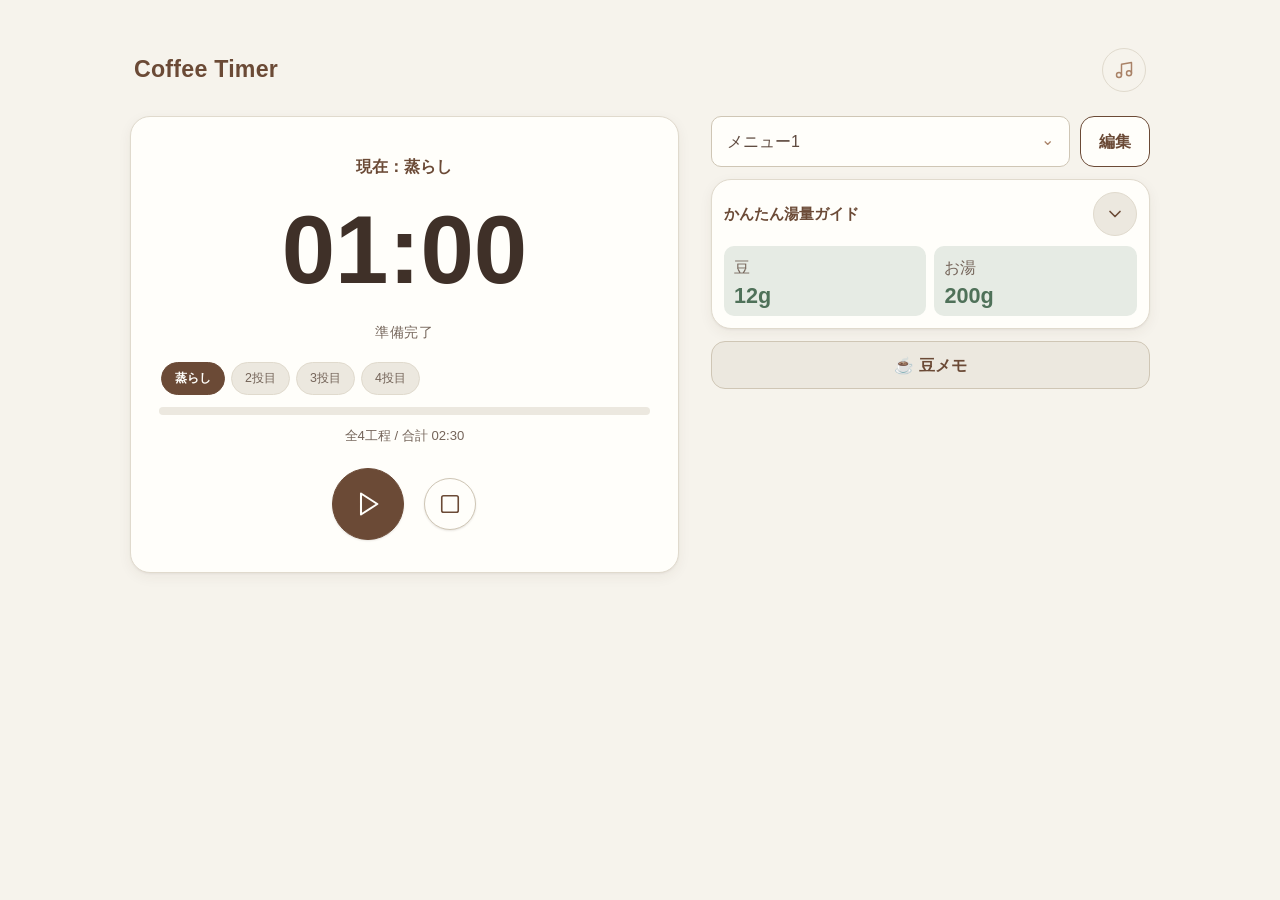
==== commit fc46ea8e: "かんたん湯量ガイドを折りたたみ表示に変更" ====
--- a/index.html
+++ b/index.html
@@ -76,6 +76,74 @@
       </button>
     </div>
 
+    <section id="quick-water-guide" class="quick-water-guide" aria-labelledby="quick-water-guide-title">
+      <div class="quick-water-guide-heading">
+        <h2 id="quick-water-guide-title">かんたん湯量ガイド</h2>
+        <button
+          id="quick-water-guide-toggle"
+          class="quick-water-guide-toggle"
+          type="button"
+          aria-expanded="false"
+          aria-controls="quick-water-guide-details"
+          aria-label="かんたん湯量ガイドの詳細を開く"
+        >
+          <svg class="quick-water-guide-chevron" viewBox="0 0 24 24" width="20" height="20" fill="none" stroke="currentColor" stroke-width="2" stroke-linecap="round" stroke-linejoin="round" aria-hidden="true">
+            <path d="m6 9 6 6 6-6"></path>
+          </svg>
+        </button>
+      </div>
+
+      <div class="quick-water-results" aria-live="polite">
+        <div class="quick-water-result">
+          <span>豆</span>
+          <strong id="quick-water-coffee">12g</strong>
+        </div>
+        <div class="quick-water-result">
+          <span>お湯</span>
+          <strong id="quick-water-total">200g</strong>
+        </div>
+      </div>
+
+      <div id="quick-water-guide-details" class="quick-water-guide-details" hidden>
+        <label class="quick-water-servings-field" for="quick-water-servings">
+          <span>人数</span>
+          <select id="quick-water-servings"></select>
+        </label>
+
+        <button
+          id="quick-water-details-button"
+          class="quick-water-details-button"
+          type="button"
+          aria-expanded="false"
+          aria-controls="quick-water-details"
+        >
+          基準を変更
+        </button>
+
+        <div id="quick-water-details" class="quick-water-details" hidden>
+          <label class="quick-water-number-field" for="quick-water-beans-per-serving">
+            <span>1人分の豆量</span>
+            <span class="quick-water-input-shell">
+              <input id="quick-water-beans-per-serving" type="number" min="0.1" step="0.1" inputmode="decimal" />
+              <span>g</span>
+            </span>
+          </label>
+          <label class="quick-water-number-field" for="quick-water-water-per-serving">
+            <span>1人分の湯量</span>
+            <span class="quick-water-input-shell">
+              <input id="quick-water-water-per-serving" type="number" min="0.1" step="1" inputmode="decimal" />
+              <span>g</span>
+            </span>
+          </label>
+        </div>
+
+        <p id="quick-water-message" class="quick-water-message" aria-live="polite"></p>
+        <button id="quick-water-create-menu" class="quick-water-create-menu" type="button">
+          この設定で新規メニューを作成
+        </button>
+      </div>
+    </section>
+
     <div class="bean-memo-actions">
       <button
         id="bean-memo-button"
@@ -141,9 +209,9 @@
           <select id="bgm-track">
             <option value="none">None</option>
             <option value="morning-coffee">Morning Coffee</option>
-            <option value="cafe-jazz">Cafe Jazz</option>
-            <option value="rain">Rain</option>
-            <option value="lofi">Lo-Fi</option>
+            <option value="cafe-jazz" disabled>Cafe Jazz</option>
+            <option value="rain" disabled>Rain</option>
+            <option value="lofi" disabled>Lo-Fi</option>
           </select>
         </label>
 
@@ -191,6 +259,38 @@
         <input id="menu-name" type="text" maxlength="30" required />
       </label>
 
+      <section id="water-guide-editor" class="water-guide-editor" aria-labelledby="water-guide-title">
+        <div class="water-guide-heading">
+          <h3 id="water-guide-title">湯量ガイド</h3>
+          <p id="water-guide-summary" class="water-guide-summary">使わない</p>
+        </div>
+        <p class="water-guide-help">豆とお湯の量を設定し、各工程の注湯量を確認できます。</p>
+        <div class="water-mode-options" role="radiogroup" aria-label="湯量の決め方">
+          <label class="water-mode-card">
+            <input type="radio" name="water-guide-mode" value="servings" />
+            <span>人数から</span>
+            <small>人数×1人分</small>
+          </label>
+          <label class="water-mode-card">
+            <input type="radio" name="water-guide-mode" value="ratio" />
+            <span>比率から</span>
+            <small>豆量×比率</small>
+          </label>
+          <label class="water-mode-card">
+            <input type="radio" name="water-guide-mode" value="direct" />
+            <span>豆量と湯量</span>
+            <small>直接指定</small>
+          </label>
+          <label class="water-mode-card">
+            <input type="radio" name="water-guide-mode" value="none" />
+            <span>使わない</span>
+            <small>時間だけ設定</small>
+          </label>
+        </div>
+        <div id="water-guide-fields" class="water-guide-fields"></div>
+        <p id="water-guide-message" class="water-guide-message" aria-live="polite"></p>
+      </section>
+
       <div id="step-list" class="step-list"></div>
 
       <button id="add-step-button" class="add-step-button" type="button" aria-label="工程を追加">＋</button>
--- a/style.css
+++ b/style.css
@@ -165,6 +165,13 @@
 .text-button:focus-visible,
 .add-step-button:focus-visible,
 .save-button:focus-visible,
+.quick-water-guide-toggle:focus-visible,
+.quick-water-servings-field select:focus-visible,
+.quick-water-input-shell input:focus-visible,
+.quick-water-details-button:focus-visible,
+.quick-water-create-menu:focus-visible,
+.water-mode-card:focus-within,
+.water-input-shell input:focus-visible,
 .step-row input:focus-visible,
 .menu-name-field input:focus-visible,
 .delete-button:focus-visible {
@@ -455,6 +462,147 @@
   font-size: 0.73rem;
 }
 
+.quick-water-guide {
+  display: grid;
+  gap: 10px;
+  padding: 12px;
+  border: 1px solid #49372d;
+  border-radius: 12px;
+  background: #17110e;
+}
+
+.quick-water-guide-heading {
+  display: flex;
+  gap: 10px;
+  align-items: center;
+  justify-content: space-between;
+}
+
+.quick-water-guide-heading h2 {
+  margin: 0;
+  color: #dfc5a9;
+  font-size: 0.95rem;
+}
+
+.quick-water-guide-toggle {
+  display: grid;
+  width: 44px;
+  height: 44px;
+  padding: 0;
+  border: 1px solid #554035;
+  border-radius: 50%;
+  place-items: center;
+  color: #dfc5a9;
+  background: #110e0c;
+}
+
+.quick-water-guide-chevron {
+  transition: transform 180ms ease;
+}
+
+.quick-water-guide-toggle.is-open .quick-water-guide-chevron {
+  transform: rotate(180deg);
+}
+
+.quick-water-message {
+  margin: 0;
+  color: #9f8a79;
+  font-size: 0.74rem;
+  line-height: 1.6;
+}
+
+.quick-water-servings-field,
+.quick-water-number-field {
+  display: grid;
+  gap: 6px;
+  color: #b9a18f;
+  font-size: 0.76rem;
+}
+
+.quick-water-servings-field select,
+.quick-water-input-shell input {
+  width: 100%;
+  min-width: 0;
+  min-height: 44px;
+  padding: 9px 10px;
+  border: 1px solid #554035;
+  border-radius: 8px;
+  color: #f0e3d5;
+  background: #110e0c;
+}
+
+.quick-water-results {
+  display: grid;
+  grid-template-columns: repeat(2, minmax(0, 1fr));
+  gap: 8px;
+}
+
+.quick-water-result {
+  display: grid;
+  gap: 3px;
+  padding: 8px 10px;
+  border-radius: 10px;
+  color: #9f8a79;
+  background: #211915;
+}
+
+.quick-water-result strong {
+  color: #c8dfbd;
+  font-size: 1.35rem;
+  line-height: 1.1;
+}
+
+.quick-water-guide-details {
+  display: grid;
+  gap: 10px;
+}
+
+.quick-water-guide-details[hidden] {
+  display: none;
+}
+
+.quick-water-details-button,
+.quick-water-create-menu {
+  min-height: 44px;
+  padding: 9px 12px;
+}
+
+.quick-water-create-menu {
+  color: #251912;
+  background: #c99463;
+}
+
+.quick-water-details {
+  display: grid;
+  gap: 10px;
+}
+
+.quick-water-details[hidden] {
+  display: none;
+}
+
+.quick-water-input-shell {
+  display: grid;
+  grid-template-columns: minmax(0, 1fr) auto;
+  gap: 6px;
+  align-items: center;
+}
+
+.quick-water-input-shell span {
+  color: #9f8a79;
+  font-size: 0.72rem;
+}
+
+.quick-water-message:empty {
+  display: none;
+}
+
+@media (prefers-reduced-motion: reduce) {
+  .quick-water-guide-chevron {
+    transition: none;
+  }
+}
+
 .menu-name-field {
   display: grid;
   gap: 6px;
@@ -463,6 +611,147 @@
   font-size: 0.76rem;
 }
 
+.water-guide-editor {
+  display: grid;
+  gap: 10px;
+  margin-top: 14px;
+  padding: 12px;
+  border: 1px solid #49372d;
+  border-radius: 10px;
+  background: #17110e;
+}
+
+.water-guide-heading {
+  display: flex;
+  gap: 10px;
+  align-items: baseline;
+  justify-content: space-between;
+}
+
+.water-guide-heading h3 {
+  margin: 0;
+  color: #dfc5a9;
+  font-size: 0.95rem;
+}
+
+.water-guide-summary {
+  margin: 0;
+  color: #b9a18f;
+  font-size: 0.74rem;
+  text-align: right;
+}
+
+.water-guide-help,
+.water-guide-note,
+.water-guide-message {
+  margin: 0;
+  color: #9f8a79;
+  font-size: 0.74rem;
+  line-height: 1.6;
+}
+
+.water-mode-options {
+  display: grid;
+  grid-template-columns: repeat(2, minmax(0, 1fr));
+  gap: 8px;
+}
+
+.water-mode-card {
+  position: relative;
+  display: grid;
+  gap: 3px;
+  min-height: 58px;
+  padding: 9px 10px;
+  border: 1px solid #554035;
+  border-radius: 8px;
+  color: #dfc5a9;
+  background: #110e0c;
+  cursor: pointer;
+}
+
+.water-mode-card input {
+  position: absolute;
+  inline-size: 1px;
+  block-size: 1px;
+  opacity: 0;
+}
+
+.water-mode-card span {
+  font-size: 0.82rem;
+  font-weight: 700;
+}
+
+.water-mode-card small {
+  color: #9f8a79;
+  font-size: 0.68rem;
+}
+
+.water-mode-card.is-selected {
+  border-color: #9ab08b;
+  background: #1e261c;
+}
+
+.water-guide-fields {
+  display: grid;
+  grid-template-columns: repeat(2, minmax(0, 1fr));
+  gap: 8px;
+}
+
+.water-field {
+  display: grid;
+  gap: 5px;
+  color: #b9a18f;
+  font-size: 0.72rem;
+}
+
+.water-input-shell {
+  display: grid;
+  grid-template-columns: minmax(0, 1fr) auto;
+  gap: 6px;
+  align-items: center;
+}
+
+.water-input-shell input {
+  width: 100%;
+  min-width: 0;
+  padding: 9px 8px;
+  border: 1px solid #554035;
+  border-radius: 8px;
+  color: #f0e3d5;
+  background: #110e0c;
+}
+
+.water-field.is-readonly input {
+  color: #d7c6b4;
+  background: #221914;
+}
+
+.water-unit {
+  min-width: 14px;
+  color: #9f8a79;
+  font-size: 0.72rem;
+}
+
+.water-guide-message {
+  padding: 8px 10px;
+  border-radius: 8px;
+  background: #211915;
+}
+
+.water-guide-message:empty {
+  display: none;
+}
+
+.water-guide-message.is-ok {
+  color: #c8dfbd;
+  background: #1e261c;
+}
+
+.water-guide-message.is-warning {
+  color: #efc4a6;
+  background: #2b1d16;
+}
+
 .step-list {
   display: grid;
   gap: 8px;
@@ -471,16 +760,56 @@
 
 .step-row {
   display: grid;
-  grid-template-columns: minmax(70px, 1fr) 66px 15px 66px 15px auto;
-  gap: 6px;
+  grid-template-columns: minmax(70px, 1fr) auto auto;
+  gap: 8px;
   align-items: center;
   padding-bottom: 8px;
   border-bottom: 1px dashed #49372d;
 }
 
+.step-row.has-water {
+  grid-template-columns: minmax(0, 1fr) auto;
+}
+
 .step-name {
   color: #dfc5a9;
   font-size: 0.85rem;
+}
+
+.step-time-fields {
+  display: grid;
+  grid-template-columns: 66px 15px 66px 15px;
+  gap: 6px;
+  align-items: center;
+}
+
+.step-row.has-water .step-name {
+  grid-column: 1 / 2;
+}
+
+.step-row.has-water .delete-button {
+  grid-column: 2 / 3;
+  grid-row: 1;
+  justify-self: end;
+}
+
+.step-row.has-water .step-time-fields {
+  grid-column: 1 / -1;
+}
+
+.step-pour-field {
+  display: grid;
+  grid-template-columns: auto minmax(72px, 96px) auto;
+  gap: 6px;
+  align-items: center;
+  color: #b9a18f;
+  font-size: 0.74rem;
+}
+
+.step-cumulative {
+  color: #9ab08b;
+  font-size: 0.74rem;
+  justify-self: end;
 }
 
 .step-row input,
@@ -938,13 +1267,50 @@
   }
 
   .step-row {
-    grid-template-columns: minmax(64px, 1fr) 55px 12px 55px 12px;
+    grid-template-columns: 1fr auto;
     gap: 4px;
+  }
+
+  .water-guide-heading {
+    display: grid;
+    gap: 4px;
+  }
+
+  .water-guide-summary {
+    text-align: left;
+  }
+
+  .water-mode-options,
+  .water-guide-fields {
+    grid-template-columns: 1fr;
+  }
+
+  .step-time-fields {
+    grid-template-columns: minmax(0, 1fr) 12px minmax(0, 1fr) 12px;
+    grid-column: 1 / -1;
+  }
+
+  .step-row.has-water {
+    grid-template-columns: 1fr auto;
+  }
+
+  .step-row.has-water .step-pour-field,
+  .step-row.has-water .step-cumulative {
+    grid-column: 1 / -1;
+  }
+
+  .step-cumulative {
+    justify-self: start;
   }
 
   .delete-button {
     grid-column: 1 / -1;
     min-height: 32px;
+  }
+
+  .step-row.has-water .delete-button {
+    grid-column: 2 / 3;
+    grid-row: 1;
   }
 }
 
@@ -1466,10 +1832,61 @@
   background: var(--paper);
 }
 
+.quick-water-guide {
+  border-color: var(--border-line);
+  border-radius: var(--radius-lg);
+  background: var(--paper);
+  box-shadow: var(--shadow-card);
+}
+
+.quick-water-guide-heading h2 {
+  color: var(--text-heading);
+  font-weight: 800;
+}
+
+.quick-water-message,
+.quick-water-servings-field,
+.quick-water-number-field {
+  color: var(--text-muted);
+}
+
+.quick-water-guide-toggle {
+  border-color: var(--border-line);
+  color: var(--wood-600);
+  background: var(--greige);
+}
+
+.quick-water-guide-toggle:hover {
+  background: var(--wood-soft);
+}
+
+.quick-water-servings-field select,
+.quick-water-input-shell input {
+  border: 1.5px solid var(--border-strong);
+  border-radius: var(--radius-sm);
+  color: var(--text-body);
+  background: var(--paper);
+}
+
+.quick-water-result {
+  color: var(--text-muted);
+  background: var(--sage-soft);
+}
+
+.quick-water-result strong {
+  color: var(--sage-text);
+}
+
+.quick-water-input-shell span {
+  color: var(--text-muted);
+}
+
 .edit-button,
 .memo-button,
 .text-button,
 .add-step-button,
+.quick-water-details-button,
+.quick-water-create-menu,
 .sound-close-text-button {
   border: 1.5px solid var(--wood-600);
   border-radius: var(--radius-md);
@@ -1486,8 +1903,20 @@
 .memo-button:hover,
 .text-button:hover,
 .add-step-button:hover,
+.quick-water-details-button:hover,
 .sound-close-text-button:hover {
   background: var(--wood-soft);
+}
+
+.quick-water-create-menu {
+  border-color: var(--wood-600);
+  color: var(--text-on-brown);
+  background: var(--wood-600);
+  font-weight: 800;
+}
+
+.quick-water-create-menu:hover {
+  background: #5b3e2d;
 }
 
 .bean-memo-actions {
@@ -1549,6 +1978,69 @@
 .step-name {
   color: var(--text-normal);
   font-weight: 700;
+}
+
+.water-guide-editor {
+  border-color: var(--border-line);
+  border-radius: var(--radius-md);
+  background: var(--paper);
+  box-shadow: var(--shadow-button);
+}
+
+.water-guide-heading h3 {
+  color: var(--text-heading);
+}
+
+.water-guide-summary,
+.water-guide-help,
+.water-guide-note,
+.water-guide-message,
+.water-field,
+.step-pour-field {
+  color: var(--text-muted);
+}
+
+.water-mode-card {
+  border-color: var(--border-strong);
+  color: var(--text-heading);
+  background: var(--paper);
+}
+
+.water-mode-card small,
+.water-unit,
+.step-cumulative {
+  color: var(--text-muted);
+}
+
+.water-mode-card.is-selected {
+  border-color: var(--sage);
+  background: var(--sage-soft);
+}
+
+.water-input-shell input {
+  border: 1.5px solid var(--border-strong);
+  border-radius: var(--radius-sm);
+  color: var(--text-body);
+  background: var(--paper);
+}
+
+.water-field.is-readonly input {
+  color: var(--text-heading);
+  background: var(--greige);
+}
+
+.water-guide-message {
+  background: var(--greige);
+}
+
+.water-guide-message.is-ok {
+  color: var(--sage-text);
+  background: var(--sage-soft);
+}
+
+.water-guide-message.is-warning {
+  color: var(--terracotta);
+  background: var(--terracotta-soft);
 }
 
 #alert-sound,
@@ -1658,6 +2150,13 @@
 .text-button:focus-visible,
 .add-step-button:focus-visible,
 .save-button:focus-visible,
+.quick-water-guide-toggle:focus-visible,
+.quick-water-servings-field select:focus-visible,
+.quick-water-input-shell input:focus-visible,
+.quick-water-details-button:focus-visible,
+.quick-water-create-menu:focus-visible,
+.water-mode-card:focus-within,
+.water-input-shell input:focus-visible,
 .step-row input:focus-visible,
 .menu-name-field input:focus-visible,
 .delete-button:focus-visible {
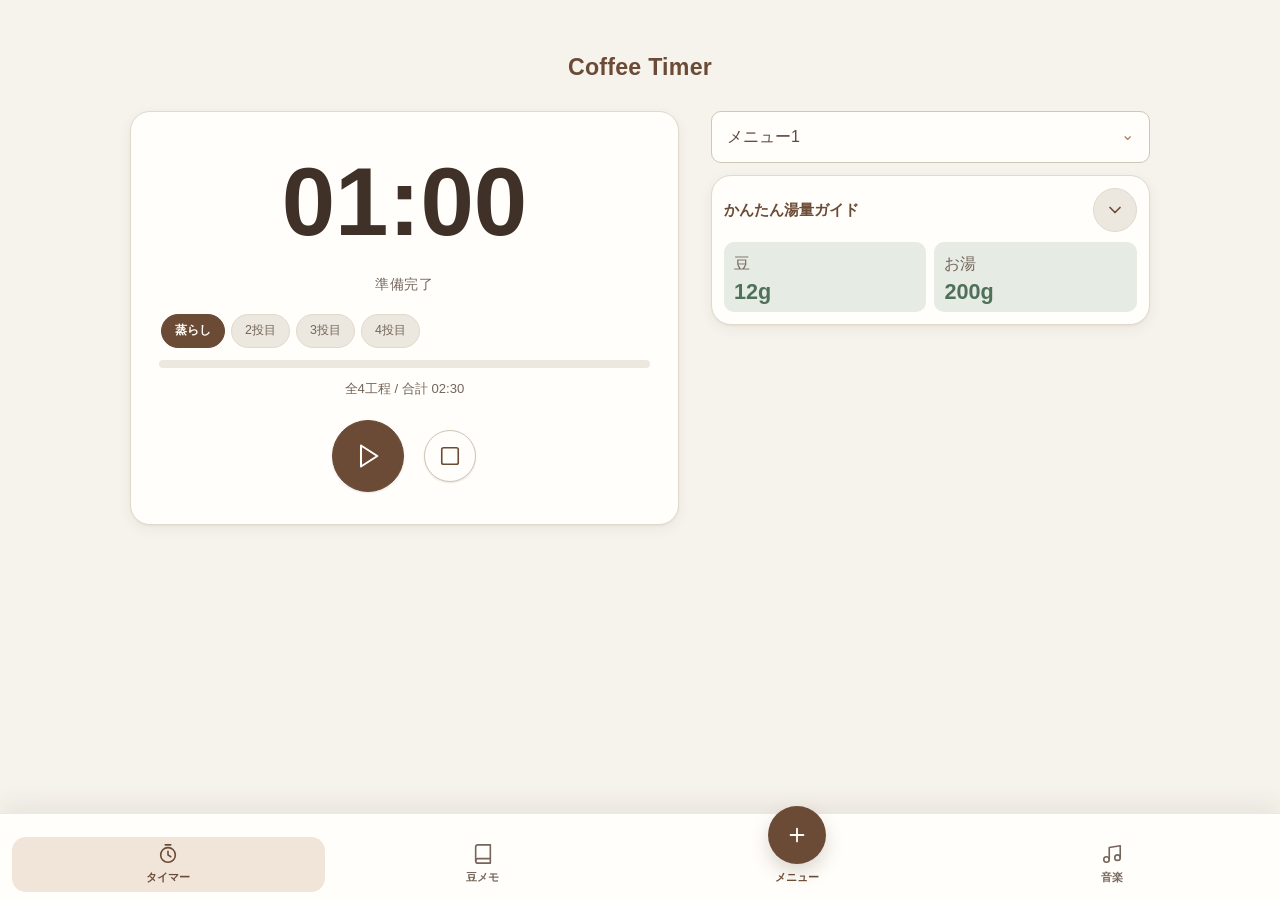
==== commit 5bc038ff: "下メニュー" ====
--- a/index.html
+++ b/index.html
@@ -11,29 +11,21 @@
   <main class="timer-card">
     <div class="app-header">
       <h1>Coffee Timer</h1>
-      <button
-        id="sound-settings-button"
-        class="control-button sound"
-        type="button"
-        aria-label="髻ｳ險ｭ螳壹ｒ髢九￥"
-        aria-expanded="false"
-        aria-controls="sound-settings"
-      >
-        <svg viewBox="0 0 24 24" width="20" height="20" fill="none" stroke="currentColor" stroke-width="1.75" stroke-linecap="round" stroke-linejoin="round" aria-hidden="true">
-          <path d="M9 18V5l12-2v13"></path>
-          <circle cx="6" cy="18" r="3"></circle>
-          <circle cx="18" cy="16" r="3"></circle>
-        </svg>
-      </button>
     </div>
 
     <div class="layout-timer">
 
-    <p class="current-step" id="current-step" aria-live="polite">現在：蒸らし</p>
+    <p class="visually-hidden" id="current-step" aria-live="polite">現在：蒸らし</p>
 
     <section class="timer-display" aria-label="残り時間">
       <time id="time-display" datetime="PT1M">01:00</time>
     </section>
+
+    <p id="pour-display" class="timer-pour-display" hidden aria-live="polite">
+      <span class="timer-pour-label">今回</span>
+      <span id="pour-display-value" class="timer-pour-value"></span>
+      <span class="timer-pour-unit">g</span>
+    </p>
 
     <p class="status" id="status-text" aria-live="polite">準備完了</p>
 
@@ -71,9 +63,6 @@
         <label class="visually-hidden" for="timer-preset">抽出メニュー</label>
         <select id="timer-preset"></select>
       </div>
-      <button id="edit-button" class="edit-button" type="button" aria-expanded="false" aria-controls="step-editor">
-        編集
-      </button>
     </div>
 
     <section id="quick-water-guide" class="quick-water-guide" aria-labelledby="quick-water-guide-title">
@@ -105,22 +94,29 @@
       </div>
 
       <div id="quick-water-guide-details" class="quick-water-guide-details" hidden>
-        <label class="quick-water-servings-field" for="quick-water-servings">
-          <span>人数</span>
-          <select id="quick-water-servings"></select>
-        </label>
-
-        <button
-          id="quick-water-details-button"
-          class="quick-water-details-button"
-          type="button"
-          aria-expanded="false"
-          aria-controls="quick-water-details"
-        >
-          基準を変更
-        </button>
-
-        <div id="quick-water-details" class="quick-water-details" hidden>
+        <fieldset class="quick-water-mode-fieldset">
+          <legend>計算方法</legend>
+          <div class="water-mode-options quick-water-mode-options">
+            <label class="water-mode-card">
+              <input type="radio" name="quick-water-mode" value="servings" />
+              <span>人数から</span>
+            </label>
+            <label class="water-mode-card">
+              <input type="radio" name="quick-water-mode" value="ratio" />
+              <span>比率から</span>
+            </label>
+            <label class="water-mode-card">
+              <input type="radio" name="quick-water-mode" value="direct" />
+              <span>直接指定</span>
+            </label>
+          </div>
+        </fieldset>
+
+        <div id="quick-water-servings-fields" class="quick-water-input-fields">
+          <label class="quick-water-servings-field" for="quick-water-servings">
+            <span>人数</span>
+            <select id="quick-water-servings"></select>
+          </label>
           <label class="quick-water-number-field" for="quick-water-beans-per-serving">
             <span>1人分の豆量</span>
             <span class="quick-water-input-shell">
@@ -137,24 +133,43 @@
           </label>
         </div>
 
+        <div id="quick-water-ratio-fields" class="quick-water-input-fields" hidden>
+          <label class="quick-water-number-field" for="quick-water-ratio-coffee">
+            <span>豆量</span>
+            <span class="quick-water-input-shell">
+              <input id="quick-water-ratio-coffee" type="number" min="0.1" step="0.1" inputmode="decimal" />
+              <span>g</span>
+            </span>
+          </label>
+          <label class="quick-water-number-field" for="quick-water-brew-ratio">
+            <span>抽出比率（1 :）</span>
+            <span class="quick-water-input-shell">
+              <input id="quick-water-brew-ratio" type="number" min="0.1" step="0.1" inputmode="decimal" />
+              <span>倍</span>
+            </span>
+          </label>
+        </div>
+
+        <div id="quick-water-direct-fields" class="quick-water-input-fields" hidden>
+          <label class="quick-water-number-field" for="quick-water-direct-coffee">
+            <span>豆量</span>
+            <span class="quick-water-input-shell">
+              <input id="quick-water-direct-coffee" type="number" min="0.1" step="0.1" inputmode="decimal" />
+              <span>g</span>
+            </span>
+          </label>
+          <label class="quick-water-number-field" for="quick-water-direct-total">
+            <span>総湯量</span>
+            <span class="quick-water-input-shell">
+              <input id="quick-water-direct-total" type="number" min="0.1" step="1" inputmode="decimal" />
+              <span>g</span>
+            </span>
+          </label>
+        </div>
+
         <p id="quick-water-message" class="quick-water-message" aria-live="polite"></p>
-        <button id="quick-water-create-menu" class="quick-water-create-menu" type="button">
-          この設定で新規メニューを作成
-        </button>
       </div>
     </section>
-
-    <div class="bean-memo-actions">
-      <button
-        id="bean-memo-button"
-        class="memo-button"
-        type="button"
-        aria-expanded="false"
-        aria-controls="bean-memo-panel"
-      >
-        ☕ 豆メモ
-      </button>
-    </div>
 
     <section id="sound-settings" class="sound-settings" aria-labelledby="sound-settings-title" hidden>
       <div class="sound-settings-heading">
@@ -259,38 +274,6 @@
         <input id="menu-name" type="text" maxlength="30" required />
       </label>
 
-      <section id="water-guide-editor" class="water-guide-editor" aria-labelledby="water-guide-title">
-        <div class="water-guide-heading">
-          <h3 id="water-guide-title">湯量ガイド</h3>
-          <p id="water-guide-summary" class="water-guide-summary">使わない</p>
-        </div>
-        <p class="water-guide-help">豆とお湯の量を設定し、各工程の注湯量を確認できます。</p>
-        <div class="water-mode-options" role="radiogroup" aria-label="湯量の決め方">
-          <label class="water-mode-card">
-            <input type="radio" name="water-guide-mode" value="servings" />
-            <span>人数から</span>
-            <small>人数×1人分</small>
-          </label>
-          <label class="water-mode-card">
-            <input type="radio" name="water-guide-mode" value="ratio" />
-            <span>比率から</span>
-            <small>豆量×比率</small>
-          </label>
-          <label class="water-mode-card">
-            <input type="radio" name="water-guide-mode" value="direct" />
-            <span>豆量と湯量</span>
-            <small>直接指定</small>
-          </label>
-          <label class="water-mode-card">
-            <input type="radio" name="water-guide-mode" value="none" />
-            <span>使わない</span>
-            <small>時間だけ設定</small>
-          </label>
-        </div>
-        <div id="water-guide-fields" class="water-guide-fields"></div>
-        <p id="water-guide-message" class="water-guide-message" aria-live="polite"></p>
-      </section>
-
       <div id="step-list" class="step-list"></div>
 
       <button id="add-step-button" class="add-step-button" type="button" aria-label="工程を追加">＋</button>
@@ -459,6 +442,62 @@
 
   <div id="save-toast" class="save-toast" role="status" aria-live="polite" aria-atomic="true"></div>
 
+  <nav class="app-bottom-nav" aria-label="主要機能">
+    <button id="home-nav-button" class="bottom-nav-button is-active" type="button" aria-label="タイマーへ戻る" aria-current="page">
+      <svg viewBox="0 0 24 24" width="22" height="22" fill="none" stroke="currentColor" stroke-width="1.75" stroke-linecap="round" stroke-linejoin="round" aria-hidden="true">
+        <circle cx="12" cy="13" r="8"></circle>
+        <path d="M12 9v4l3 2"></path>
+        <path d="M9 2h6"></path>
+      </svg>
+      <span>タイマー</span>
+    </button>
+    <button
+      id="bean-memo-button"
+      class="bottom-nav-button"
+      type="button"
+      aria-label="豆メモを開く"
+      aria-expanded="false"
+      aria-controls="bean-memo-panel"
+    >
+      <svg viewBox="0 0 24 24" width="22" height="22" fill="none" stroke="currentColor" stroke-width="1.75" stroke-linecap="round" stroke-linejoin="round" aria-hidden="true">
+        <path d="M4 19.5A2.5 2.5 0 0 1 6.5 17H20"></path>
+        <path d="M4 4.5A2.5 2.5 0 0 1 6.5 2H20v20H6.5A2.5 2.5 0 0 1 4 19.5z"></path>
+      </svg>
+      <span>豆メモ</span>
+    </button>
+    <button
+      id="edit-button"
+      class="bottom-nav-button bottom-nav-primary"
+      type="button"
+      aria-label="メニュー編集を開く"
+      aria-expanded="false"
+      aria-controls="step-editor"
+    >
+      <span class="bottom-nav-primary-icon" aria-hidden="true">
+        <svg viewBox="0 0 24 24" width="28" height="28" fill="none" stroke="currentColor" stroke-width="2" stroke-linecap="round" stroke-linejoin="round">
+          <path d="M12 5v14"></path>
+          <path d="M5 12h14"></path>
+        </svg>
+      </span>
+      <span>メニュー</span>
+    </button>
+    <button
+      id="sound-settings-button"
+      class="bottom-nav-button"
+      type="button"
+      aria-label="音設定を開く"
+      aria-expanded="false"
+      aria-controls="sound-settings"
+    >
+      <svg viewBox="0 0 24 24" width="22" height="22" fill="none" stroke="currentColor" stroke-width="1.75" stroke-linecap="round" stroke-linejoin="round" aria-hidden="true">
+        <path d="M9 18V5l12-2v13"></path>
+        <circle cx="6" cy="18" r="3"></circle>
+        <circle cx="18" cy="16" r="3"></circle>
+      </svg>
+      <span>音楽</span>
+    </button>
+  </nav>
+
   <script src="js/db.js"></script>
   <script src="main.js"></script>
   <script src="js/beans.js"></script>
--- a/style.css
+++ b/style.css
@@ -168,10 +168,8 @@
 .quick-water-guide-toggle:focus-visible,
 .quick-water-servings-field select:focus-visible,
 .quick-water-input-shell input:focus-visible,
-.quick-water-details-button:focus-visible,
-.quick-water-create-menu:focus-visible,
 .water-mode-card:focus-within,
-.water-input-shell input:focus-visible,
+.bottom-nav-button:focus-visible,
 .step-row input:focus-visible,
 .menu-name-field input:focus-visible,
 .delete-button:focus-visible {
@@ -561,24 +559,36 @@
   display: none;
 }
 
-.quick-water-details-button,
-.quick-water-create-menu {
+.quick-water-input-fields {
+  display: grid;
+  grid-template-columns: repeat(2, minmax(0, 1fr));
+  gap: 8px;
+}
+
+.quick-water-input-fields[hidden] {
+  display: none;
+}
+
+.quick-water-mode-fieldset {
+  min-width: 0;
+  padding: 0;
+  border: 0;
+}
+
+.quick-water-mode-fieldset legend {
+  margin-bottom: 6px;
+  color: #b9a18f;
+  font-size: 0.76rem;
+}
+
+.water-mode-options.quick-water-mode-options {
+  grid-template-columns: repeat(3, minmax(0, 1fr));
+}
+
+.quick-water-mode-options .water-mode-card {
   min-height: 44px;
-  padding: 9px 12px;
-}
-
-.quick-water-create-menu {
-  color: #251912;
-  background: #c99463;
-}
-
-.quick-water-details {
-  display: grid;
-  gap: 10px;
-}
-
-.quick-water-details[hidden] {
-  display: none;
+  place-items: center;
+  text-align: center;
 }
 
 .quick-water-input-shell {
@@ -609,45 +619,6 @@
   margin-top: 15px;
   color: #ad9988;
   font-size: 0.76rem;
-}
-
-.water-guide-editor {
-  display: grid;
-  gap: 10px;
-  margin-top: 14px;
-  padding: 12px;
-  border: 1px solid #49372d;
-  border-radius: 10px;
-  background: #17110e;
-}
-
-.water-guide-heading {
-  display: flex;
-  gap: 10px;
-  align-items: baseline;
-  justify-content: space-between;
-}
-
-.water-guide-heading h3 {
-  margin: 0;
-  color: #dfc5a9;
-  font-size: 0.95rem;
-}
-
-.water-guide-summary {
-  margin: 0;
-  color: #b9a18f;
-  font-size: 0.74rem;
-  text-align: right;
-}
-
-.water-guide-help,
-.water-guide-note,
-.water-guide-message {
-  margin: 0;
-  color: #9f8a79;
-  font-size: 0.74rem;
-  line-height: 1.6;
 }
 
 .water-mode-options {
@@ -691,67 +662,6 @@
   background: #1e261c;
 }
 
-.water-guide-fields {
-  display: grid;
-  grid-template-columns: repeat(2, minmax(0, 1fr));
-  gap: 8px;
-}
-
-.water-field {
-  display: grid;
-  gap: 5px;
-  color: #b9a18f;
-  font-size: 0.72rem;
-}
-
-.water-input-shell {
-  display: grid;
-  grid-template-columns: minmax(0, 1fr) auto;
-  gap: 6px;
-  align-items: center;
-}
-
-.water-input-shell input {
-  width: 100%;
-  min-width: 0;
-  padding: 9px 8px;
-  border: 1px solid #554035;
-  border-radius: 8px;
-  color: #f0e3d5;
-  background: #110e0c;
-}
-
-.water-field.is-readonly input {
-  color: #d7c6b4;
-  background: #221914;
-}
-
-.water-unit {
-  min-width: 14px;
-  color: #9f8a79;
-  font-size: 0.72rem;
-}
-
-.water-guide-message {
-  padding: 8px 10px;
-  border-radius: 8px;
-  background: #211915;
-}
-
-.water-guide-message:empty {
-  display: none;
-}
-
-.water-guide-message.is-ok {
-  color: #c8dfbd;
-  background: #1e261c;
-}
-
-.water-guide-message.is-warning {
-  color: #efc4a6;
-  background: #2b1d16;
-}
-
 .step-list {
   display: grid;
   gap: 8px;
@@ -766,12 +676,9 @@
   padding-bottom: 8px;
   border-bottom: 1px dashed #49372d;
 }
-
-.step-row.has-water {
-  grid-template-columns: minmax(0, 1fr) auto;
-}
-
 .step-name {
+  grid-column: 1 / 2;
+  grid-row: 1;
   color: #dfc5a9;
   font-size: 0.85rem;
 }
@@ -781,35 +688,23 @@
   grid-template-columns: 66px 15px 66px 15px;
   gap: 6px;
   align-items: center;
-}
-
-.step-row.has-water .step-name {
-  grid-column: 1 / 2;
-}
-
-.step-row.has-water .delete-button {
   grid-column: 2 / 3;
   grid-row: 1;
-  justify-self: end;
-}
-
-.step-row.has-water .step-time-fields {
-  grid-column: 1 / -1;
 }
 
 .step-pour-field {
   display: grid;
-  grid-template-columns: auto minmax(72px, 96px) auto;
+  grid-template-columns: auto minmax(72px, 96px) 15px;
+  grid-column: 2 / 3;
+  grid-row: 2;
   gap: 6px;
   align-items: center;
   color: #b9a18f;
   font-size: 0.74rem;
 }
 
-.step-cumulative {
-  color: #9ab08b;
-  font-size: 0.74rem;
-  justify-self: end;
+.step-pour-label {
+  white-space: nowrap;
 }
 
 .step-row input,
@@ -829,6 +724,8 @@
 }
 
 .delete-button {
+  grid-column: 3 / 4;
+  grid-row: 1;
   min-height: 38px;
   padding: 7px 8px;
   color: #d7a99b;
@@ -1271,47 +1168,24 @@
     gap: 4px;
   }
 
-  .water-guide-heading {
-    display: grid;
-    gap: 4px;
-  }
-
-  .water-guide-summary {
-    text-align: left;
-  }
-
-  .water-mode-options,
-  .water-guide-fields {
-    grid-template-columns: 1fr;
-  }
-
   .step-time-fields {
     grid-template-columns: minmax(0, 1fr) 12px minmax(0, 1fr) 12px;
     grid-column: 1 / -1;
-  }
-
-  .step-row.has-water {
-    grid-template-columns: 1fr auto;
-  }
-
-  .step-row.has-water .step-pour-field,
-  .step-row.has-water .step-cumulative {
+    grid-row: 2;
+  }
+
+  .step-pour-field {
+    grid-template-columns: auto minmax(0, 1fr) 12px;
     grid-column: 1 / -1;
-  }
-
-  .step-cumulative {
-    justify-self: start;
+    grid-row: 3;
   }
 
   .delete-button {
-    grid-column: 1 / -1;
-    min-height: 32px;
-  }
-
-  .step-row.has-water .delete-button {
     grid-column: 2 / 3;
     grid-row: 1;
-  }
+    min-height: 38px;
+  }
+
 }
 
 .menu-actions {
@@ -1560,7 +1434,7 @@
 body {
   display: grid;
   place-items: start center;
-  padding: 24px 16px 40px;
+  padding: 24px 16px calc(112px + env(safe-area-inset-bottom));
   color: var(--text-body);
   background: var(--ivory);
   line-height: 1.7;
@@ -1584,7 +1458,7 @@
 .app-header {
   display: flex;
   align-items: center;
-  justify-content: space-between;
+  justify-content: center;
   gap: 12px;
   padding: 0 4px;
   margin-bottom: 14px;
@@ -1667,6 +1541,41 @@
   text-align: center;
 }
 
+.timer-pour-display {
+  display: flex;
+  align-items: baseline;
+  justify-content: center;
+  gap: 0.25rem;
+  margin: 0.25rem 0;
+  color: var(--sage-text);
+  white-space: nowrap;
+}
+
+.timer-pour-display[hidden] {
+  display: none;
+}
+
+.timer-pour-label {
+  font-size: 0.9rem;
+  font-weight: 700;
+  letter-spacing: 0.04em;
+}
+
+.timer-pour-value {
+  color: var(--sage-text);
+  font-family: "Segoe UI", "Yu Gothic UI", sans-serif;
+  font-size: 2rem;
+  font-variant-numeric: tabular-nums;
+  font-weight: 700;
+  line-height: 1;
+}
+
+.timer-pour-unit {
+  color: var(--sage-text);
+  font-size: 1.05rem;
+  font-weight: 700;
+}
+
 body.is-running .status {
   color: var(--sage-text);
   font-weight: 700;
@@ -1718,10 +1627,30 @@
   font-weight: 700;
 }
 
+.progress-chip.current.is-pulsing {
+  animation: active-step-pulse 2.1s ease-in-out infinite;
+  transform-origin: center;
+}
+
 .progress-chip.done {
   border-color: var(--sage-soft);
   color: var(--sage-text);
   background: var(--sage-soft);
+}
+
+@keyframes active-step-pulse {
+  0%,
+  100% {
+    box-shadow: 0 0 0 rgba(107, 74, 54, 0);
+    opacity: 1;
+    transform: scale(1);
+  }
+
+  50% {
+    box-shadow: 0 0 0 4px rgba(107, 74, 54, 0.08);
+    opacity: 0.88;
+    transform: scale(1.03);
+  }
 }
 
 .progress-track {
@@ -1816,8 +1745,8 @@
 }
 
 .step-selector {
-  grid-template-columns: minmax(0, 1fr) auto;
-  gap: 10px;
+  grid-template-columns: minmax(0, 1fr);
+  gap: 0;
 }
 
 .preset-field::after {
@@ -1832,6 +1761,74 @@
   background: var(--paper);
 }
 
+.app-bottom-nav {
+  position: fixed;
+  right: 0;
+  bottom: 0;
+  left: 0;
+  z-index: 20;
+  display: grid;
+  grid-template-columns: repeat(4, minmax(0, 1fr));
+  align-items: end;
+  gap: 2px;
+  padding: 8px max(12px, env(safe-area-inset-left)) calc(8px + env(safe-area-inset-bottom)) max(12px, env(safe-area-inset-right));
+  border-top: 1px solid rgba(107, 74, 54, 0.13);
+  background: rgba(255, 254, 250, 0.96);
+  box-shadow: 0 -8px 24px rgba(63, 48, 40, 0.08);
+  backdrop-filter: blur(14px);
+}
+
+.bottom-nav-button {
+  display: grid;
+  min-width: 0;
+  min-height: 52px;
+  place-items: center;
+  gap: 3px;
+  padding: 6px 4px;
+  border: 0;
+  border-radius: var(--radius-md);
+  color: var(--text-muted);
+  background: transparent;
+  font-size: 0.68rem;
+  font-weight: 700;
+}
+
+.bottom-nav-button svg {
+  width: 22px;
+  height: 22px;
+}
+
+.bottom-nav-button.is-active {
+  color: var(--wood-600);
+}
+
+.bottom-nav-button[aria-current] {
+  background: var(--wood-soft);
+}
+
+.bottom-nav-primary {
+  gap: 4px;
+  min-height: 68px;
+  margin-top: -22px;
+  color: var(--wood-600);
+}
+
+.bottom-nav-primary-icon {
+  display: grid;
+  width: 58px;
+  height: 58px;
+  place-items: center;
+  border-radius: 50%;
+  color: var(--text-on-brown);
+  background: var(--wood-600);
+  box-shadow: 0 8px 18px rgba(107, 74, 54, 0.22);
+}
+
+.bottom-nav-primary.is-active .bottom-nav-primary-icon,
+.bottom-nav-primary[aria-current] .bottom-nav-primary-icon {
+  background: var(--wood-700);
+}
+
 .quick-water-guide {
   border-color: var(--border-line);
   border-radius: var(--radius-lg);
@@ -1846,7 +1843,8 @@
 
 .quick-water-message,
 .quick-water-servings-field,
-.quick-water-number-field {
+.quick-water-number-field,
+.quick-water-mode-fieldset legend {
   color: var(--text-muted);
 }
 
@@ -1885,8 +1883,6 @@
 .memo-button,
 .text-button,
 .add-step-button,
-.quick-water-details-button,
-.quick-water-create-menu,
 .sound-close-text-button {
   border: 1.5px solid var(--wood-600);
   border-radius: var(--radius-md);
@@ -1903,21 +1899,10 @@
 .memo-button:hover,
 .text-button:hover,
 .add-step-button:hover,
-.quick-water-details-button:hover,
 .sound-close-text-button:hover {
   background: var(--wood-soft);
 }
 
-.quick-water-create-menu {
-  border-color: var(--wood-600);
-  color: var(--text-on-brown);
-  background: var(--wood-600);
-  font-weight: 800;
-}
-
-.quick-water-create-menu:hover {
-  background: #5b3e2d;
-}
 
 .bean-memo-actions {
   margin: 0;
@@ -1970,6 +1955,7 @@
 .bean-card-meta,
 .bean-card-rating,
 .unit,
+.step-pour-field,
 .bean-empty,
 .flavor-tag.empty {
   color: var(--text-muted);
@@ -1978,26 +1964,6 @@
 .step-name {
   color: var(--text-normal);
   font-weight: 700;
-}
-
-.water-guide-editor {
-  border-color: var(--border-line);
-  border-radius: var(--radius-md);
-  background: var(--paper);
-  box-shadow: var(--shadow-button);
-}
-
-.water-guide-heading h3 {
-  color: var(--text-heading);
-}
-
-.water-guide-summary,
-.water-guide-help,
-.water-guide-note,
-.water-guide-message,
-.water-field,
-.step-pour-field {
-  color: var(--text-muted);
 }
 
 .water-mode-card {
@@ -2006,41 +1972,9 @@
   background: var(--paper);
 }
 
-.water-mode-card small,
-.water-unit,
-.step-cumulative {
-  color: var(--text-muted);
-}
-
 .water-mode-card.is-selected {
   border-color: var(--sage);
   background: var(--sage-soft);
-}
-
-.water-input-shell input {
-  border: 1.5px solid var(--border-strong);
-  border-radius: var(--radius-sm);
-  color: var(--text-body);
-  background: var(--paper);
-}
-
-.water-field.is-readonly input {
-  color: var(--text-heading);
-  background: var(--greige);
-}
-
-.water-guide-message {
-  background: var(--greige);
-}
-
-.water-guide-message.is-ok {
-  color: var(--sage-text);
-  background: var(--sage-soft);
-}
-
-.water-guide-message.is-warning {
-  color: var(--terracotta);
-  background: var(--terracotta-soft);
 }
 
 #alert-sound,
@@ -2153,10 +2087,7 @@
 .quick-water-guide-toggle:focus-visible,
 .quick-water-servings-field select:focus-visible,
 .quick-water-input-shell input:focus-visible,
-.quick-water-details-button:focus-visible,
-.quick-water-create-menu:focus-visible,
 .water-mode-card:focus-within,
-.water-input-shell input:focus-visible,
 .step-row input:focus-visible,
 .menu-name-field input:focus-visible,
 .delete-button:focus-visible {
@@ -2171,7 +2102,7 @@
 
 @media (max-width: 430px) {
   body {
-    padding: 14px 16px 32px;
+    padding: 14px 16px calc(108px + env(safe-area-inset-bottom));
   }
 
   .layout-timer {
@@ -2189,7 +2120,7 @@
 
 @media (min-width: 920px) {
   body {
-    padding: 48px 32px;
+    padding: 48px 32px calc(116px + env(safe-area-inset-bottom));
   }
 
   .timer-card {
@@ -2230,6 +2161,10 @@
   .progress-bar-fill,
   .progress-chip {
     transition: none;
+  }
+
+  .progress-chip.current.is-pulsing {
+    animation: none;
   }
 }
 
